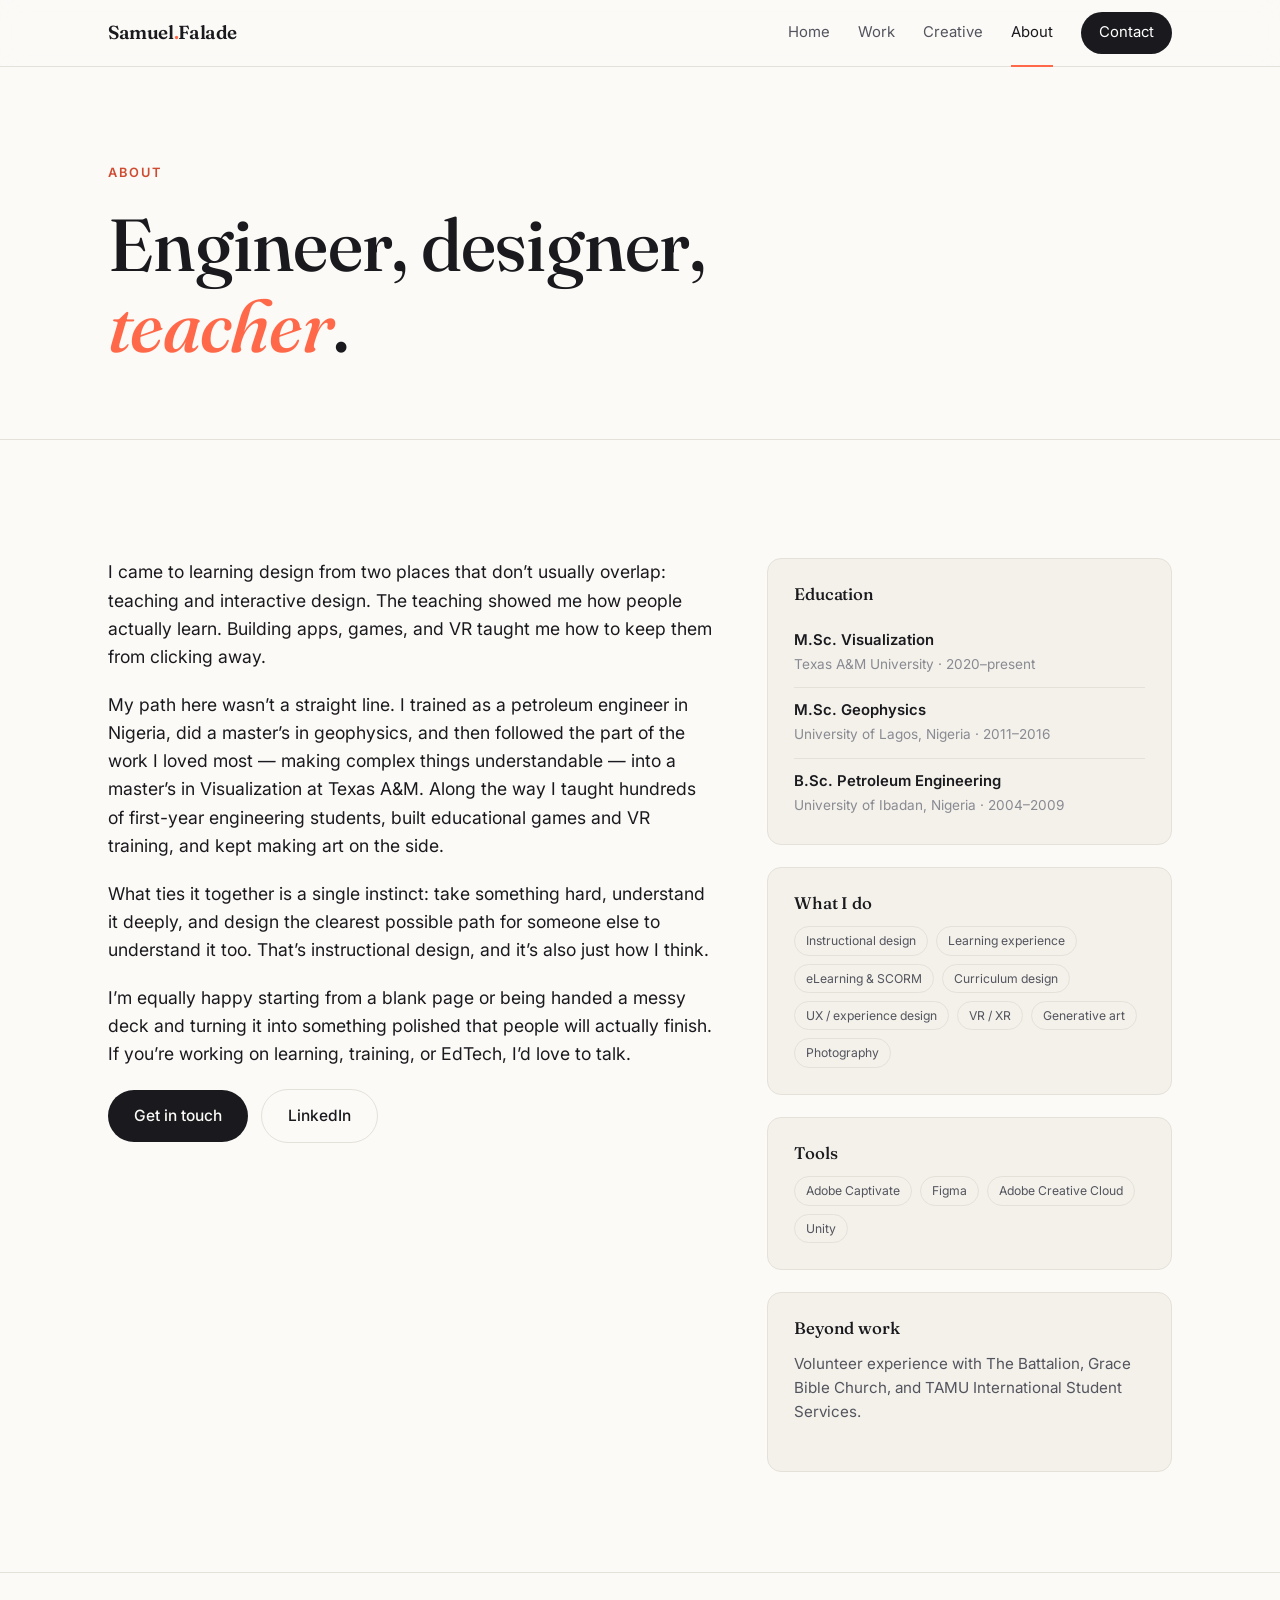
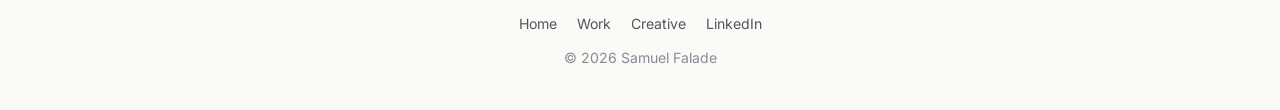
==== about.html @ 8aabaa35 "Initial portfolio site — ID/EdTech-first, migrated from Google Sites" ====
<!DOCTYPE html>
<html lang="en">
<head>
<meta charset="UTF-8" />
<meta name="viewport" content="width=device-width, initial-scale=1.0" />
<title>About — Samuel Falade</title>
<meta name="description" content="Samuel Falade — engineer, learning &amp; experience designer, and EdTech enthusiast. Background, education, and skills." />
<link rel="preconnect" href="https://fonts.googleapis.com" />
<link rel="preconnect" href="https://fonts.gstatic.com" crossorigin />
<link href="https://fonts.googleapis.com/css2?family=Fraunces:opsz,ital,wght@9..144,0,400;9..144,0,500;9..144,0,600;9..144,1,400;9..144,1,500&family=Inter:wght@400;500;600&display=swap" rel="stylesheet" />
<link rel="stylesheet" href="styles.css" />
</head>
<body>

<nav class="site">
  <div class="wrap">
    <a class="brand" href="index.html">Samuel<span>.</span>Falade</a>
    <button class="menu-toggle" aria-label="Menu" onclick="document.getElementById('nav').classList.toggle('open')">&#9776;</button>
    <div class="navlinks" id="nav">
      <a href="index.html">Home</a>
      <a href="work.html">Work</a>
      <a href="creative.html">Creative</a>
      <a href="about.html" class="active">About</a>
      <a class="btn" href="mailto:samuelfalade@gmail.com">Contact</a>
    </div>
  </div>
</nav>

<header class="hero">
  <div class="wrap">
    <div class="eyebrow">About</div>
    <h1>Engineer, designer, <em>teacher</em>.</h1>
  </div>
</header>

<section>
  <div class="wrap">
    <div class="about-grid">
      <div>
        <p>
          I came to learning design from two places that don&rsquo;t usually overlap: teaching and
          interactive design. The teaching showed me how people actually learn. Building apps, games,
          and VR taught me how to keep them from clicking away.
        </p>
        <p>
          My path here wasn&rsquo;t a straight line. I trained as a petroleum engineer in Nigeria, did a
          master&rsquo;s in geophysics, and then followed the part of the work I loved most &mdash; making complex
          things understandable &mdash; into a master&rsquo;s in Visualization at Texas A&amp;M. Along the way I
          taught hundreds of first-year engineering students, built educational games and VR training,
          and kept making art on the side.
        </p>
        <p>
          What ties it together is a single instinct: take something hard, understand it deeply, and
          design the clearest possible path for someone else to understand it too. That&rsquo;s instructional
          design, and it&rsquo;s also just how I think.
        </p>
        <p>
          I&rsquo;m equally happy starting from a blank page or being handed a messy deck and turning it into
          something polished that people will actually finish. If you&rsquo;re working on learning, training,
          or EdTech, I&rsquo;d love to talk.
        </p>
        <p style="margin-top:8px;">
          <a class="btn-lg primary" href="mailto:samuelfalade@gmail.com">Get in touch</a>
          <a class="btn-lg ghost" href="https://www.linkedin.com/in/samuelfalade/" target="_blank" rel="noopener" style="margin-left:8px;">LinkedIn</a>
        </p>
      </div>

      <div>
        <div class="side-card">
          <h4>Education</h4>
          <div class="row"><b>M.Sc. Visualization</b><span>Texas A&amp;M University &middot; 2020&ndash;present</span></div>
          <div class="row"><b>M.Sc. Geophysics</b><span>University of Lagos, Nigeria &middot; 2011&ndash;2016</span></div>
          <div class="row"><b>B.Sc. Petroleum Engineering</b><span>University of Ibadan, Nigeria &middot; 2004&ndash;2009</span></div>
        </div>

        <div class="side-card">
          <h4>What I do</h4>
          <div class="taglist">
            <span class="chip">Instructional design</span>
            <span class="chip">Learning experience</span>
            <span class="chip">eLearning &amp; SCORM</span>
            <span class="chip">Curriculum design</span>
            <span class="chip">UX / experience design</span>
            <span class="chip">VR / XR</span>
            <span class="chip">Generative art</span>
            <span class="chip">Photography</span>
          </div>
        </div>

        <div class="side-card">
          <h4>Tools</h4>
          <div class="taglist">
            <span class="chip">Adobe Captivate</span>
            <span class="chip">Figma</span>
            <span class="chip">Adobe Creative Cloud</span>
            <span class="chip">Unity</span>
          </div>
        </div>

        <div class="side-card">
          <h4>Beyond work</h4>
          <p style="font-size:.95rem;color:var(--soft);">
            Volunteer experience with The Battalion, Grace Bible Church, and TAMU International Student Services.
          </p>
        </div>
      </div>
    </div>
  </div>
</section>

<footer class="site">
  <div class="wrap">
    <div class="fl">
      <a href="index.html">Home</a><a href="work.html">Work</a><a href="creative.html">Creative</a>
      <a href="https://www.linkedin.com/in/samuelfalade/" target="_blank" rel="noopener">LinkedIn</a>
    </div>
    &copy; 2026 Samuel Falade
  </div>
</footer>

</body>
</html>
---- styles.css ----
/* ===== Samuel Falade — portfolio site ===== */
:root{
  --ink:#1a1a1e;
  --soft:#54545e;
  --faint:#8a8a93;
  --line:#e4e1d8;
  --paper:#fbfaf7;
  --panel:#f3f1ea;
  --card:#ffffff;
  --accent:#ff694a;
  --accent-deep:#cf4b30;
  --indigo:#262a52;
  --green:#1f7a5a;
  --radius:14px;
  --maxw:1120px;
  --shadow:0 10px 30px rgba(26,26,30,.08);
}
*{box-sizing:border-box;margin:0;padding:0;}
html{scroll-behavior:smooth;}
body{
  font-family:"Inter",system-ui,-apple-system,"Segoe UI",sans-serif;
  color:var(--ink);background:var(--paper);line-height:1.6;
  -webkit-font-smoothing:antialiased;
}
h1,h2,h3,h4{font-family:"Fraunces",Georgia,serif;font-weight:500;line-height:1.1;letter-spacing:-0.01em;}
img{max-width:100%;display:block;}
a{color:inherit;text-decoration:none;}
.wrap{max-width:var(--maxw);margin:0 auto;padding:0 28px;}

/* ---- nav ---- */
nav.site{position:sticky;top:0;z-index:50;background:rgba(251,250,247,.85);backdrop-filter:blur(12px);border-bottom:1px solid var(--line);}
nav.site .wrap{display:flex;align-items:center;justify-content:space-between;height:66px;}
.brand{font-family:"Fraunces",serif;font-size:1.18rem;font-weight:600;letter-spacing:-.02em;}
.brand span{color:var(--accent);}
.navlinks{display:flex;gap:28px;align-items:center;font-size:.93rem;}
.navlinks a{color:var(--soft);transition:color .15s;position:relative;}
.navlinks a:hover,.navlinks a.active{color:var(--ink);}
.navlinks a.active::after{content:"";position:absolute;left:0;right:0;bottom:-22px;height:2px;background:var(--accent);}
.navlinks a.btn{color:#fff;background:var(--ink);padding:9px 18px;border-radius:999px;}
.navlinks a.btn:hover{background:var(--accent-deep);}
.menu-toggle{display:none;background:none;border:none;font-size:1.5rem;cursor:pointer;color:var(--ink);}
@media(max-width:760px){
  .navlinks{display:none;position:absolute;top:66px;left:0;right:0;flex-direction:column;background:var(--paper);border-bottom:1px solid var(--line);padding:18px 28px;gap:18px;}
  .navlinks.open{display:flex;}
  .navlinks a.active::after{display:none;}
  .menu-toggle{display:block;}
}

/* ---- hero ---- */
.hero{padding:96px 0 72px;border-bottom:1px solid var(--line);}
.eyebrow{font-size:.8rem;letter-spacing:.16em;text-transform:uppercase;color:var(--accent-deep);font-weight:600;margin-bottom:22px;}
.hero h1{font-size:clamp(2.6rem,6.2vw,4.6rem);max-width:16ch;}
.hero h1 em{font-style:italic;color:var(--accent);}
.hero .lede{font-size:1.24rem;color:var(--soft);max-width:60ch;margin-top:28px;}
.cta-row{display:flex;gap:14px;flex-wrap:wrap;margin-top:36px;}
.btn-lg{display:inline-block;padding:14px 26px;border-radius:999px;font-size:.97rem;font-weight:500;transition:transform .12s,box-shadow .2s,border-color .2s;}
.btn-lg.primary{background:var(--ink);color:var(--paper);}
.btn-lg.primary:hover{transform:translateY(-2px);box-shadow:var(--shadow);}
.btn-lg.ghost{border:1px solid var(--line);color:var(--ink);}
.btn-lg.ghost:hover{border-color:var(--ink);}

/* ---- sections ---- */
section{padding:78px 0;border-bottom:1px solid var(--line);}
.sec-label{font-size:.8rem;letter-spacing:.16em;text-transform:uppercase;color:var(--faint);font-weight:600;margin-bottom:14px;}
section h2{font-size:clamp(1.9rem,3.8vw,2.7rem);max-width:20ch;}
.sec-intro{font-size:1.13rem;color:var(--soft);max-width:64ch;margin-top:18px;}

/* ---- pillars ---- */
.pillars{display:grid;grid-template-columns:repeat(3,1fr);gap:22px;margin-top:46px;}
@media(max-width:760px){.pillars{grid-template-columns:1fr;}}
.pillar{background:var(--panel);border:1px solid var(--line);border-radius:var(--radius);padding:28px;}
.pillar .n{font-family:"Fraunces",serif;font-size:1.7rem;color:var(--accent);}
.pillar h3{font-size:1.2rem;margin:12px 0 8px;}
.pillar p{font-size:.98rem;color:var(--soft);}

/* ---- work grid ---- */
.grid{display:grid;grid-template-columns:repeat(2,1fr);gap:26px;margin-top:46px;}
@media(max-width:760px){.grid{grid-template-columns:1fr;}}
.proj-card{background:var(--card);border:1px solid var(--line);border-radius:var(--radius);overflow:hidden;transition:transform .15s,box-shadow .2s;display:flex;flex-direction:column;}
.proj-card:hover{transform:translateY(-4px);box-shadow:var(--shadow);}
.proj-card .ph{aspect-ratio:16/10;display:flex;align-items:center;justify-content:center;color:#fff;font-family:"Fraunces",serif;font-size:1.5rem;text-align:center;padding:18px;position:relative;}
.proj-card .ph small{position:absolute;bottom:10px;left:0;right:0;font-family:"Inter",sans-serif;font-size:.68rem;letter-spacing:.05em;opacity:.7;text-transform:uppercase;font-weight:500;}
.proj-card .body{padding:24px;display:flex;flex-direction:column;flex:1;}
.proj-card .kicker{font-size:.78rem;letter-spacing:.08em;text-transform:uppercase;color:var(--accent-deep);font-weight:600;margin-bottom:7px;}
.proj-card h3{font-size:1.32rem;margin-bottom:9px;}
.proj-card p{font-size:.97rem;color:var(--soft);margin-bottom:14px;flex:1;}
.chips{display:flex;flex-wrap:wrap;gap:7px;}
.chip{font-size:.76rem;padding:4px 11px;border-radius:999px;background:var(--panel);border:1px solid var(--line);color:var(--soft);}

/* gradient placeholders */
.g-coral{background:linear-gradient(135deg,#ff694a,#cf4b30);}
.g-indigo{background:linear-gradient(135deg,#262a52,#4b4f8a);}
.g-green{background:linear-gradient(135deg,#1f7a5a,#2fae7e);}
.g-violet{background:linear-gradient(135deg,#7a5cc7,#5a3fa0);}
.g-amber{background:linear-gradient(135deg,#e0913a,#c96a1e);}
.g-slate{background:linear-gradient(135deg,#3a4a5a,#5c7186);}
.g-rose{background:linear-gradient(135deg,#c0476a,#933455);}
.g-teal{background:linear-gradient(135deg,#1f6e7a,#2f9aae);}

/* ---- about ---- */
.about-grid{display:grid;grid-template-columns:1.5fr 1fr;gap:52px;align-items:start;margin-top:40px;}
@media(max-width:760px){.about-grid{grid-template-columns:1fr;gap:30px;}}
.about-grid p{font-size:1.1rem;margin-bottom:20px;}
.side-card{background:var(--panel);border:1px solid var(--line);border-radius:var(--radius);padding:26px;margin-bottom:22px;}
.side-card h4{font-size:1.05rem;margin-bottom:14px;}
.side-card .row{padding:11px 0;border-bottom:1px solid var(--line);font-size:.93rem;}
.side-card .row:last-child{border-bottom:none;padding-bottom:0;}
.side-card .row b{display:block;font-weight:600;}
.side-card .row span{color:var(--faint);font-size:.85rem;}
.taglist{display:flex;flex-wrap:wrap;gap:8px;}

/* ---- contact / cta band ---- */
.band{background:var(--indigo);color:#fff;border-radius:20px;padding:54px 48px;margin:60px auto;max-width:var(--maxw);}
.band h2{color:#fff;max-width:18ch;}
.band p{color:#c9cbe4;font-size:1.12rem;margin-top:16px;max-width:54ch;}
.band .links{display:flex;gap:26px;flex-wrap:wrap;margin-top:28px;font-size:1.05rem;}
.band .links a{color:#fff;font-weight:500;border-bottom:1px solid var(--accent);padding-bottom:2px;}
.band .links a:hover{border-color:#fff;}
@media(max-width:600px){.band{padding:38px 26px;border-radius:14px;}}

/* ---- gallery ---- */
.masonry{columns:3;column-gap:20px;margin-top:40px;}
@media(max-width:900px){.masonry{columns:2;}}
@media(max-width:560px){.masonry{columns:1;}}
.tile{break-inside:avoid;margin-bottom:20px;border-radius:12px;overflow:hidden;border:1px solid var(--line);}
.tile .ph{display:flex;align-items:flex-end;color:#fff;padding:16px;font-weight:500;font-size:.95rem;}
.tile .ph.tall{min-height:300px;}
.tile .ph.mid{min-height:220px;}
.tile .ph.short{min-height:160px;}
.tile .cap{padding:13px 16px;background:var(--card);font-size:.9rem;}
.tile .cap b{display:block;font-family:"Fraunces",serif;font-size:1.05rem;font-weight:500;}
.tile .cap span{color:var(--faint);font-size:.82rem;}

/* ---- footer ---- */
footer.site{padding:40px 0;text-align:center;color:var(--faint);font-size:.88rem;}
footer.site a{color:var(--soft);}
footer.site .fl{display:flex;gap:20px;justify-content:center;margin-bottom:12px;}

/* placeholder note banner (remove after adding images) */
.imgnote{background:#fff4d6;border:1px dashed #d8b54a;color:#7a5a06;border-radius:10px;padding:12px 18px;font-size:.9rem;margin-top:30px;}
.imgnote code{background:#fbeec0;padding:1px 6px;border-radius:4px;}
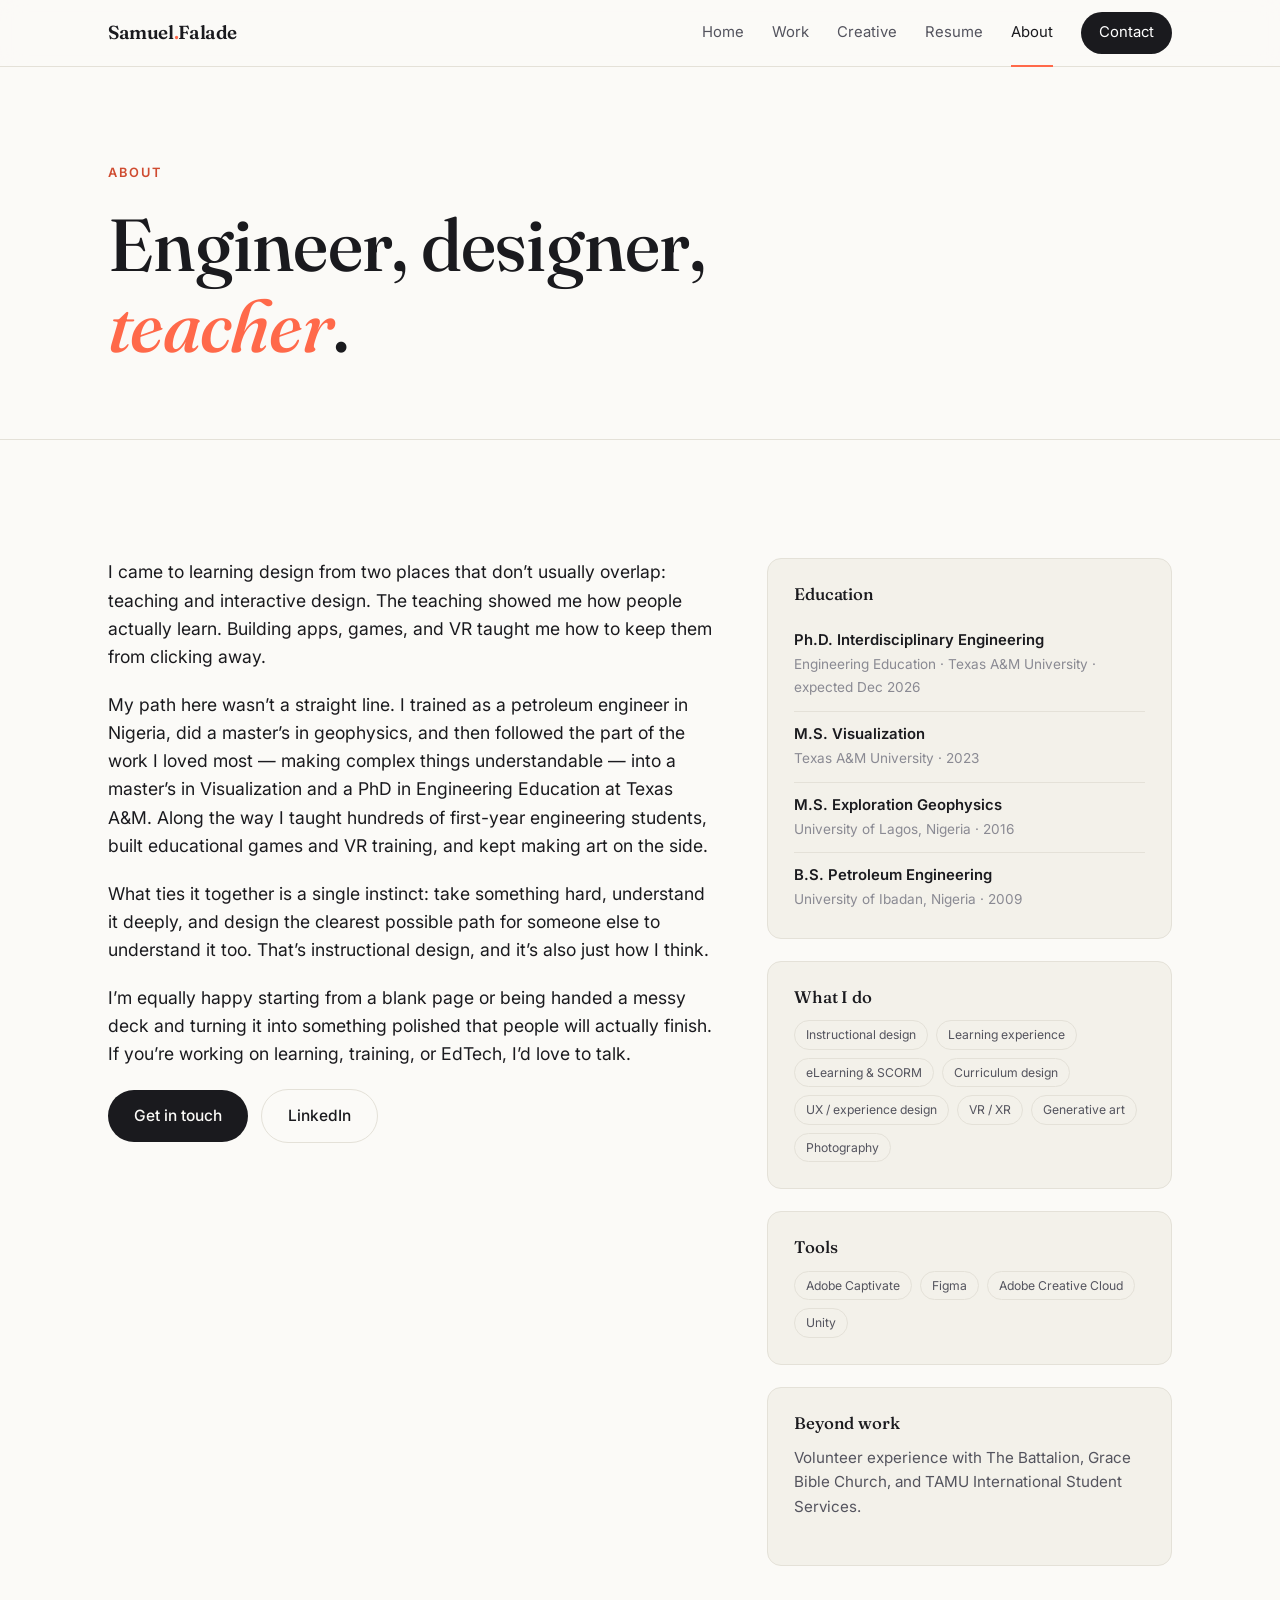
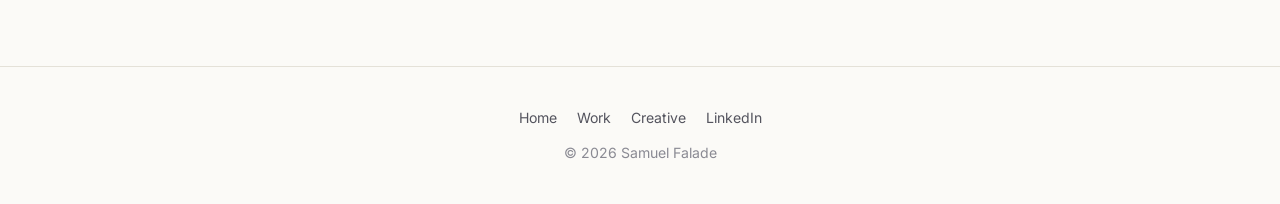
==== commit 32356a0f: "Add interactive resume page + downloadable PDF; correct education to PhD; add Resume to nav" ====
--- a/about.html
+++ b/about.html
@@ -20,6 +20,7 @@
       <a href="index.html">Home</a>
       <a href="work.html">Work</a>
       <a href="creative.html">Creative</a>
+      <a href="resume.html">Resume</a>
       <a href="about.html" class="active">About</a>
       <a class="btn" href="mailto:samuelfalade@gmail.com">Contact</a>
     </div>
@@ -45,9 +46,9 @@
         <p>
           My path here wasn&rsquo;t a straight line. I trained as a petroleum engineer in Nigeria, did a
           master&rsquo;s in geophysics, and then followed the part of the work I loved most &mdash; making complex
-          things understandable &mdash; into a master&rsquo;s in Visualization at Texas A&amp;M. Along the way I
-          taught hundreds of first-year engineering students, built educational games and VR training,
-          and kept making art on the side.
+          things understandable &mdash; into a master&rsquo;s in Visualization and a PhD in Engineering Education
+          at Texas A&amp;M. Along the way I taught hundreds of first-year engineering students, built
+          educational games and VR training, and kept making art on the side.
         </p>
         <p>
           What ties it together is a single instinct: take something hard, understand it deeply, and
@@ -68,9 +69,10 @@
       <div>
         <div class="side-card">
           <h4>Education</h4>
-          <div class="row"><b>M.Sc. Visualization</b><span>Texas A&amp;M University &middot; 2020&ndash;present</span></div>
-          <div class="row"><b>M.Sc. Geophysics</b><span>University of Lagos, Nigeria &middot; 2011&ndash;2016</span></div>
-          <div class="row"><b>B.Sc. Petroleum Engineering</b><span>University of Ibadan, Nigeria &middot; 2004&ndash;2009</span></div>
+          <div class="row"><b>Ph.D. Interdisciplinary Engineering</b><span>Engineering Education &middot; Texas A&amp;M University &middot; expected Dec 2026</span></div>
+          <div class="row"><b>M.S. Visualization</b><span>Texas A&amp;M University &middot; 2023</span></div>
+          <div class="row"><b>M.S. Exploration Geophysics</b><span>University of Lagos, Nigeria &middot; 2016</span></div>
+          <div class="row"><b>B.S. Petroleum Engineering</b><span>University of Ibadan, Nigeria &middot; 2009</span></div>
         </div>
 
         <div class="side-card">
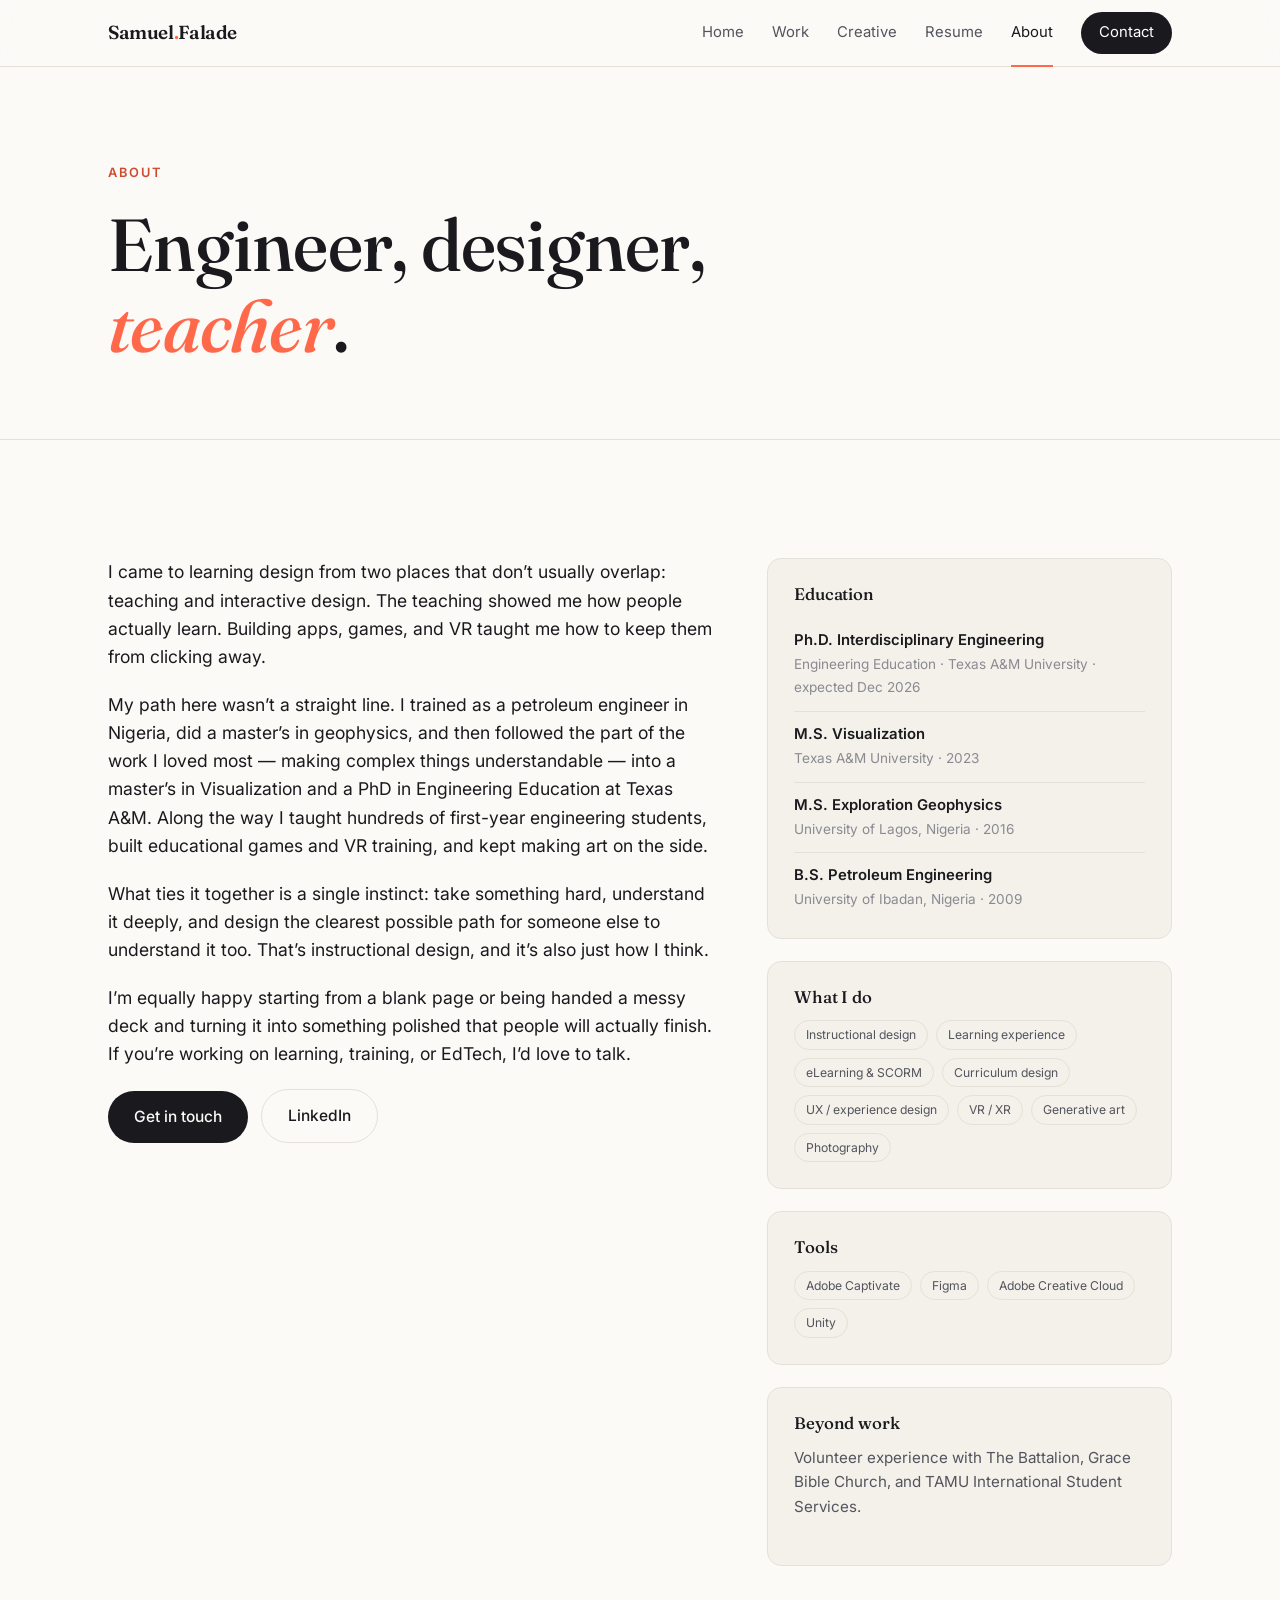
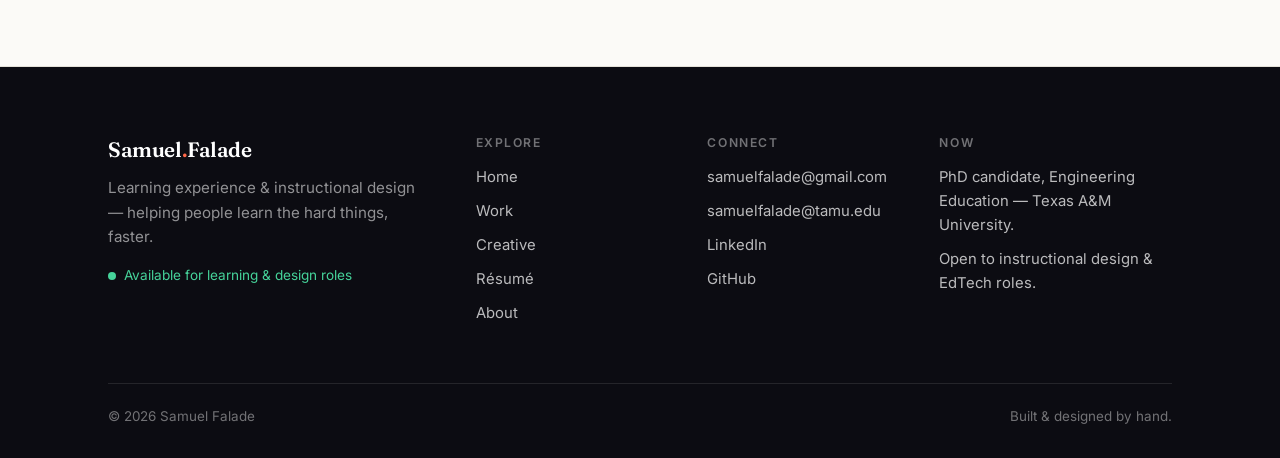
==== commit fb3b967b: "Cinematic v2 redesign: dark animated hero, count-up stats band, discipline marquee, scroll-reveal, g" ====
--- a/about.html
+++ b/about.html
@@ -110,15 +110,42 @@
   </div>
 </section>
 
-<footer class="site">
+<footer class="site-footer reveal">
   <div class="wrap">
-    <div class="fl">
-      <a href="index.html">Home</a><a href="work.html">Work</a><a href="creative.html">Creative</a>
-      <a href="https://www.linkedin.com/in/samuelfalade/" target="_blank" rel="noopener">LinkedIn</a>
+    <div class="foot-grid">
+      <div class="foot-brand">
+        <div class="brand">Samuel<span>.</span>Falade</div>
+        <p>Learning experience &amp; instructional design &mdash; helping people learn the hard things, faster.</p>
+        <span class="foot-avail"><span class="dot"></span> Available for learning &amp; design roles</span>
+      </div>
+      <div class="foot-col">
+        <h5>Explore</h5>
+        <a href="index.html">Home</a>
+        <a href="work.html">Work</a>
+        <a href="creative.html">Creative</a>
+        <a href="resume.html">R&eacute;sum&eacute;</a>
+        <a href="about.html">About</a>
+      </div>
+      <div class="foot-col">
+        <h5>Connect</h5>
+        <a href="mailto:samuelfalade@gmail.com">samuelfalade@gmail.com</a>
+        <a href="mailto:samuelfalade@tamu.edu">samuelfalade@tamu.edu</a>
+        <a href="https://www.linkedin.com/in/samuelfalade/" target="_blank" rel="noopener">LinkedIn</a>
+        <a href="https://github.com/samuelfalade" target="_blank" rel="noopener">GitHub</a>
+      </div>
+      <div class="foot-col">
+        <h5>Now</h5>
+        <p>PhD candidate, Engineering Education &mdash; Texas A&amp;M University.</p>
+        <p>Open to instructional design &amp; EdTech roles.</p>
+      </div>
     </div>
-    &copy; 2026 Samuel Falade
+    <div class="foot-base">
+      <span>&copy; 2026 Samuel Falade</span>
+      <span>Built &amp; designed by hand.</span>
+    </div>
   </div>
 </footer>
 
+<script src="site.js"></script>
 </body>
 </html>
--- a/styles.css
+++ b/styles.css
@@ -139,3 +139,119 @@
 /* placeholder note banner (remove after adding images) */
 .imgnote{background:#fff4d6;border:1px dashed #d8b54a;color:#7a5a06;border-radius:10px;padding:12px 18px;font-size:.9rem;margin-top:30px;}
 .imgnote code{background:#fbeec0;padding:1px 6px;border-radius:4px;}
+
+/* ============================================================
+   v2 — cinematic redesign (shared, benefits every page)
+   ============================================================ */
+:root{ --noir:#0c0c12; --noir-2:#15151f; --mint:#46d39a; }
+
+/* ---- glass nav: shrink on scroll + over-hero (dark) mode ---- */
+nav.site{transition:background .3s,box-shadow .3s,border-color .3s;}
+nav.site .wrap{transition:height .28s cubic-bezier(.2,.7,.2,1);}
+nav.site.scrolled{box-shadow:0 8px 28px rgba(12,12,18,.10);background:rgba(251,250,247,.92);}
+nav.site.scrolled .wrap{height:54px;}
+nav.site.over-hero{background:transparent;border-bottom-color:transparent;}
+nav.site.over-hero .brand{color:#fff;}
+nav.site.over-hero .navlinks a{color:rgba(255,255,255,.78);}
+nav.site.over-hero .navlinks a:hover,nav.site.over-hero .navlinks a.active{color:#fff;}
+nav.site.over-hero .navlinks a.active::after{background:var(--accent);}
+nav.site.over-hero .navlinks a.btn{background:rgba(255,255,255,.14);color:#fff;backdrop-filter:blur(6px);}
+nav.site.over-hero .navlinks a.btn:hover{background:#fff;color:var(--ink);}
+nav.site.over-hero .menu-toggle{color:#fff;}
+nav.site.over-hero.scrolled{background:rgba(251,250,247,.92);border-bottom-color:var(--line);}
+nav.site.over-hero.scrolled .brand{color:var(--ink);}
+nav.site.over-hero.scrolled .navlinks a{color:var(--soft);}
+nav.site.over-hero.scrolled .navlinks a:hover,nav.site.over-hero.scrolled .navlinks a.active{color:var(--ink);}
+nav.site.over-hero.scrolled .navlinks a.btn{background:var(--ink);color:#fff;}
+nav.site.over-hero.scrolled .menu-toggle{color:var(--ink);}
+
+/* ---- cinematic hero ---- */
+.hero-cine{position:relative;overflow:hidden;background:var(--noir);color:#fff;padding:172px 0 112px;isolation:isolate;}
+.hero-cine .wrap{position:relative;z-index:3;}
+.hero-cine .glow{position:absolute;inset:-25% -12%;z-index:1;pointer-events:none;}
+.hero-cine .glow::before,.hero-cine .glow::after{content:"";position:absolute;border-radius:50%;filter:blur(86px);}
+.hero-cine .glow::before{width:62vw;height:62vw;left:-8%;top:-22%;background:radial-gradient(circle,rgba(255,105,74,.72),transparent 60%);opacity:.6;animation:glowA 15s ease-in-out infinite alternate;}
+.hero-cine .glow::after{width:56vw;height:56vw;right:-10%;bottom:-26%;background:radial-gradient(circle,rgba(60,68,150,.9),transparent 62%);opacity:.65;animation:glowB 19s ease-in-out infinite alternate;}
+@keyframes glowA{from{transform:translate(0,0) scale(1);}to{transform:translate(9%,7%) scale(1.2);}}
+@keyframes glowB{from{transform:translate(0,0) scale(1);}to{transform:translate(-7%,-9%) scale(1.24);}}
+.hero-cine .grain{position:absolute;inset:0;z-index:2;pointer-events:none;opacity:.085;mix-blend-mode:overlay;
+  background-image:url("data:image/svg+xml,%3Csvg xmlns='http://www.w3.org/2000/svg' width='160' height='160'%3E%3Cfilter id='n'%3E%3CfeTurbulence type='fractalNoise' baseFrequency='0.85' numOctaves='2' stitchTiles='stitch'/%3E%3C/filter%3E%3Crect width='100%25' height='100%25' filter='url(%23n)'/%3E%3C/svg%3E");
+  background-size:180px;animation:grain 7s steps(7) infinite;}
+@keyframes grain{0%{transform:translate(0,0);}20%{transform:translate(-4%,3%);}40%{transform:translate(3%,-4%);}60%{transform:translate(-3%,-2%);}80%{transform:translate(4%,3%);}100%{transform:translate(0,0);}}
+.hero-cine .eyebrow{color:var(--accent);}
+.avail{display:inline-flex;align-items:center;gap:9px;font-size:.82rem;letter-spacing:.03em;color:rgba(255,255,255,.86);background:rgba(255,255,255,.07);border:1px solid rgba(255,255,255,.15);padding:8px 16px;border-radius:999px;backdrop-filter:blur(6px);}
+.avail .dot{width:9px;height:9px;border-radius:50%;background:var(--mint);animation:pulse 2.2s infinite;}
+@keyframes pulse{0%{box-shadow:0 0 0 0 rgba(70,211,154,.55);}70%{box-shadow:0 0 0 11px rgba(70,211,154,0);}100%{box-shadow:0 0 0 0 rgba(70,211,154,0);}}
+.hero-cine h1{font-size:clamp(3rem,9vw,7rem);line-height:.97;margin-top:24px;letter-spacing:-.025em;max-width:15ch;}
+.hero-cine h1 .it{font-style:italic;color:var(--accent);}
+.hero-cine h1 .out{color:transparent;-webkit-text-stroke:1.6px rgba(255,255,255,.82);}
+.hero-cine .lede{color:rgba(255,255,255,.72);font-size:1.24rem;max-width:56ch;margin-top:30px;}
+.hero-cine .cta-row{margin-top:38px;}
+.hero-cine .btn-lg.primary{background:var(--accent);color:#16161c;}
+.hero-cine .btn-lg.primary:hover{background:#fff;color:var(--ink);}
+.hero-cine .btn-lg.ghost{border-color:rgba(255,255,255,.32);color:#fff;}
+.hero-cine .btn-lg.ghost:hover{border-color:#fff;background:rgba(255,255,255,.08);}
+@media(max-width:760px){.hero-cine{padding:132px 0 78px;}}
+
+/* ---- stats band (dark, count-up) ---- */
+.stats-band{background:var(--noir);color:#fff;border:none;padding:24px 0 78px;}
+.stats-grid{display:grid;grid-template-columns:repeat(4,1fr);gap:26px;}
+@media(max-width:760px){.stats-grid{grid-template-columns:repeat(2,1fr);gap:22px 18px;}}
+.stat{border-top:2px solid rgba(255,255,255,.16);padding-top:18px;}
+.stat .stat-num{font-family:"Fraunces",serif;font-weight:500;font-size:clamp(2.4rem,4.6vw,3.7rem);line-height:1;color:#fff;}
+.stat .stat-label{color:rgba(255,255,255,.58);font-size:.92rem;margin-top:11px;max-width:26ch;}
+
+/* ---- infinite marquee ---- */
+.marquee{background:var(--accent);color:#16161c;overflow:hidden;white-space:nowrap;border:none;padding:0;}
+.marquee .track{display:inline-flex;align-items:center;animation:scrollX 30s linear infinite;will-change:transform;}
+.marquee:hover .track{animation-play-state:paused;}
+.marquee .item{font-family:"Fraunces",serif;font-style:italic;font-size:1.5rem;padding:18px 0;display:inline-flex;align-items:center;}
+.marquee .item::after{content:"\002A";font-style:normal;margin:0 38px;opacity:.55;font-size:1rem;transform:translateY(-2px);}
+@keyframes scrollX{from{transform:translateX(0);}to{transform:translateX(-50%);}}
+
+/* ---- scroll reveal ---- */
+.reveal{opacity:0;transform:translateY(24px);transition:opacity .65s ease,transform .65s cubic-bezier(.2,.7,.2,1);}
+.reveal.in{opacity:1;transform:none;}
+
+/* ---- richer hovers ---- */
+.proj-card{transition:transform .2s,box-shadow .28s,border-color .2s;}
+.proj-card:hover{transform:translateY(-6px);box-shadow:0 20px 44px rgba(12,12,18,.13);border-color:#d8d2c4;}
+.proj-card .ph{transition:transform .45s cubic-bezier(.2,.7,.2,1);}
+.proj-card:hover .ph{transform:scale(1.045);}
+.btn-lg{position:relative;overflow:hidden;}
+.btn-lg::after{content:"";position:absolute;top:0;left:-130%;width:55%;height:100%;background:linear-gradient(110deg,transparent,rgba(255,255,255,.38),transparent);transform:skewX(-20deg);transition:left .55s ease;}
+.btn-lg:hover::after{left:150%;}
+.btn-lg.ghost::after{background:linear-gradient(110deg,transparent,rgba(255,105,74,.25),transparent);}
+
+/* ---- repo cards (Open source) ---- */
+.repo-head{display:flex;align-items:center;gap:9px;padding:18px 24px 0;font-size:.8rem;color:var(--faint);font-weight:500;}
+.lang-dot{width:12px;height:12px;border-radius:50%;flex:none;box-shadow:0 0 0 3px rgba(0,0,0,.04);}
+.repo-head .gh{margin-left:auto;display:inline-flex;align-items:center;gap:5px;}
+.repo-card .body{padding-top:14px;}
+.repo-card h3{display:flex;align-items:center;gap:8px;}
+.chip.live{background:rgba(31,122,90,.12);border-color:rgba(31,122,90,.32);color:#1f7a5a;font-weight:600;}
+.chip.star{background:rgba(207,75,48,.10);border-color:rgba(207,75,48,.30);color:var(--accent-deep);font-weight:600;}
+
+/* ---- dark multi-column footer ---- */
+footer.site-footer{background:var(--noir);color:rgba(255,255,255,.7);padding:66px 0 30px;}
+footer.site-footer .foot-grid{display:grid;grid-template-columns:1.7fr 1fr 1fr 1.2fr;gap:38px;}
+@media(max-width:760px){footer.site-footer .foot-grid{grid-template-columns:1fr 1fr;gap:30px;}}
+@media(max-width:480px){footer.site-footer .foot-grid{grid-template-columns:1fr;}}
+footer.site-footer .brand{color:#fff;font-size:1.3rem;}
+footer.site-footer .foot-brand p{margin-top:10px;max-width:32ch;color:rgba(255,255,255,.55);font-size:.95rem;}
+footer.site-footer .foot-avail{display:inline-flex;align-items:center;gap:8px;margin-top:16px;font-size:.85rem;color:var(--mint);}
+footer.site-footer .foot-avail .dot{width:8px;height:8px;border-radius:50%;background:var(--mint);animation:pulse 2.2s infinite;}
+footer.site-footer h5{font-family:"Inter",sans-serif;font-size:.76rem;letter-spacing:.13em;text-transform:uppercase;color:rgba(255,255,255,.42);margin-bottom:14px;font-weight:600;}
+footer.site-footer .foot-col a,footer.site-footer .foot-col p{display:block;color:rgba(255,255,255,.72);font-size:.93rem;margin-bottom:10px;transition:color .15s;}
+footer.site-footer .foot-col a:hover{color:var(--accent);}
+footer.site-footer .foot-base{margin-top:48px;padding-top:22px;border-top:1px solid rgba(255,255,255,.1);display:flex;justify-content:space-between;gap:14px;flex-wrap:wrap;font-size:.84rem;color:rgba(255,255,255,.42);}
+
+/* ---- reduced motion ---- */
+@media(prefers-reduced-motion:reduce){
+  .hero-cine .glow::before,.hero-cine .glow::after,.hero-cine .grain,.marquee .track,.avail .dot,footer.site-footer .foot-avail .dot{animation:none!important;}
+  .reveal{opacity:1!important;transform:none!important;transition:none!important;}
+  html{scroll-behavior:auto;}
+}
+
+/* ---- print: hide chrome globally (resume PDF) ---- */
+@media print{nav.site,footer.site-footer,.marquee,.stats-band{display:none!important;}}
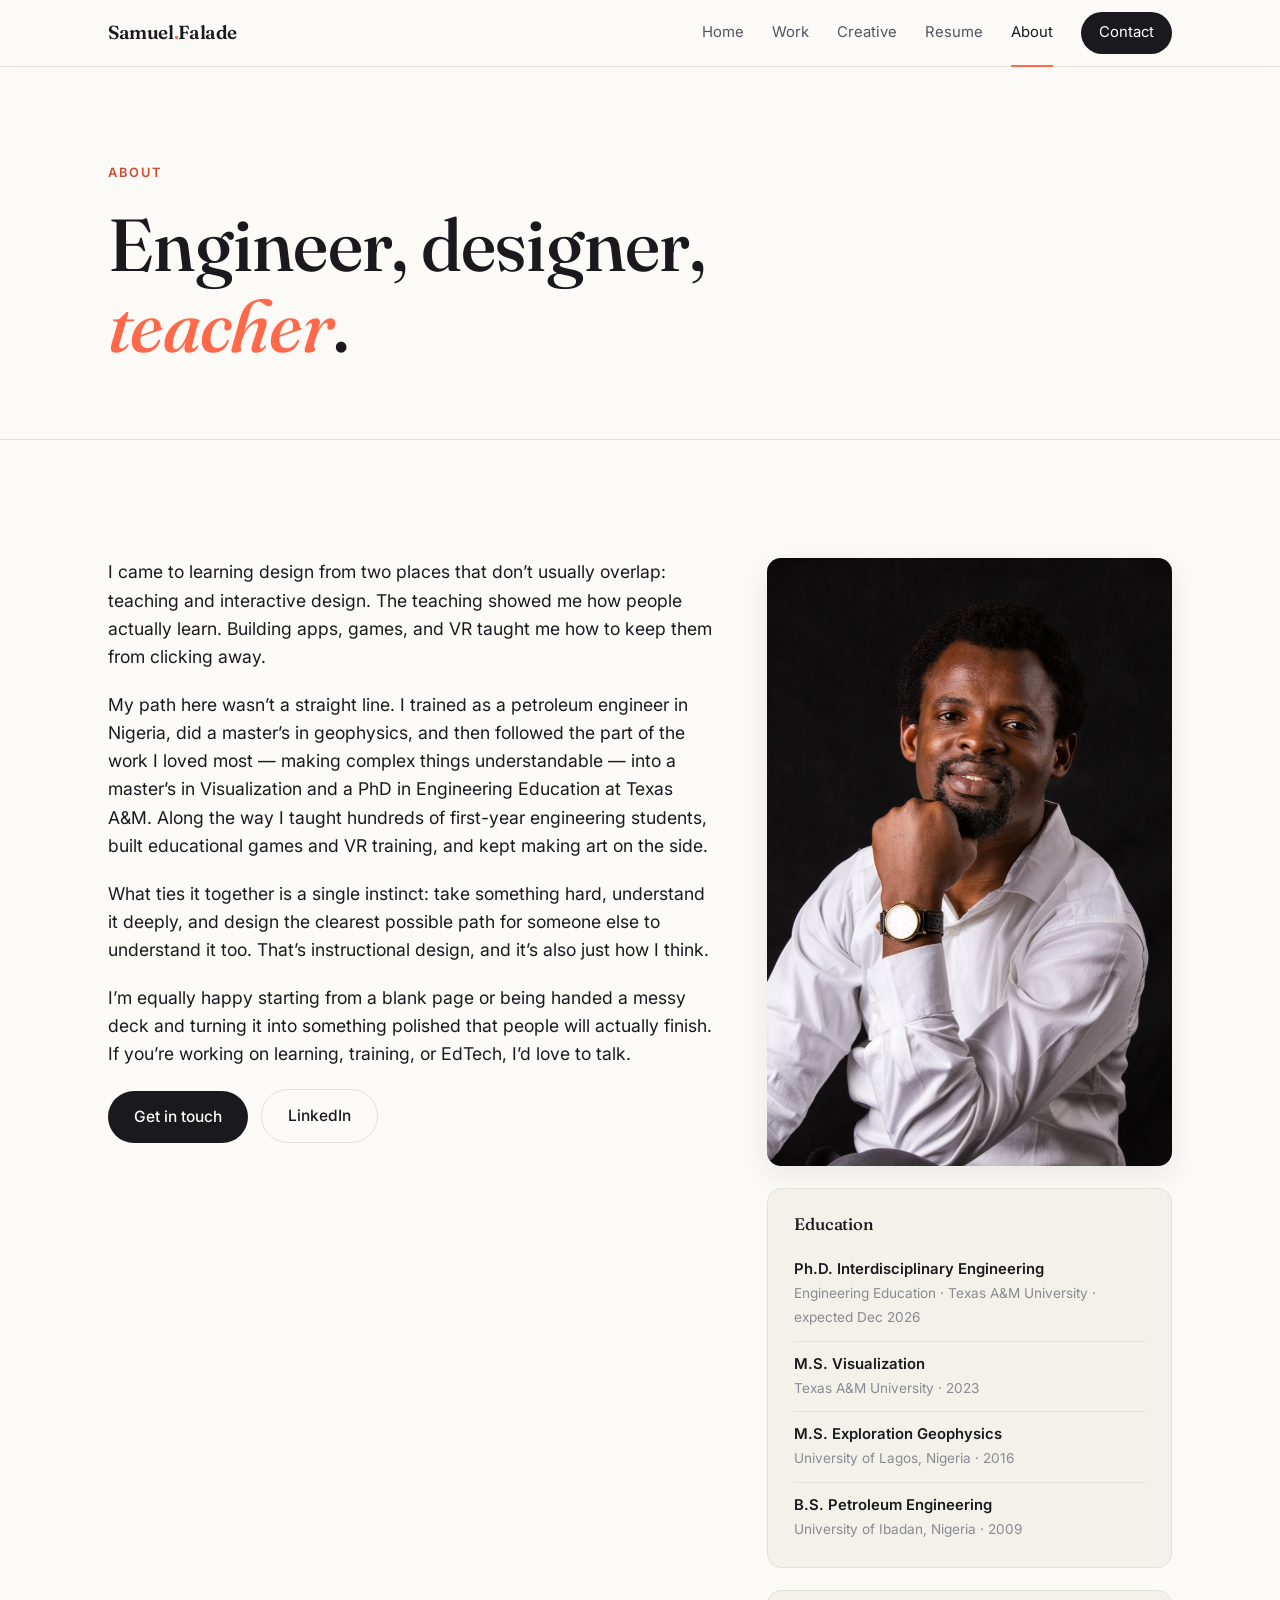
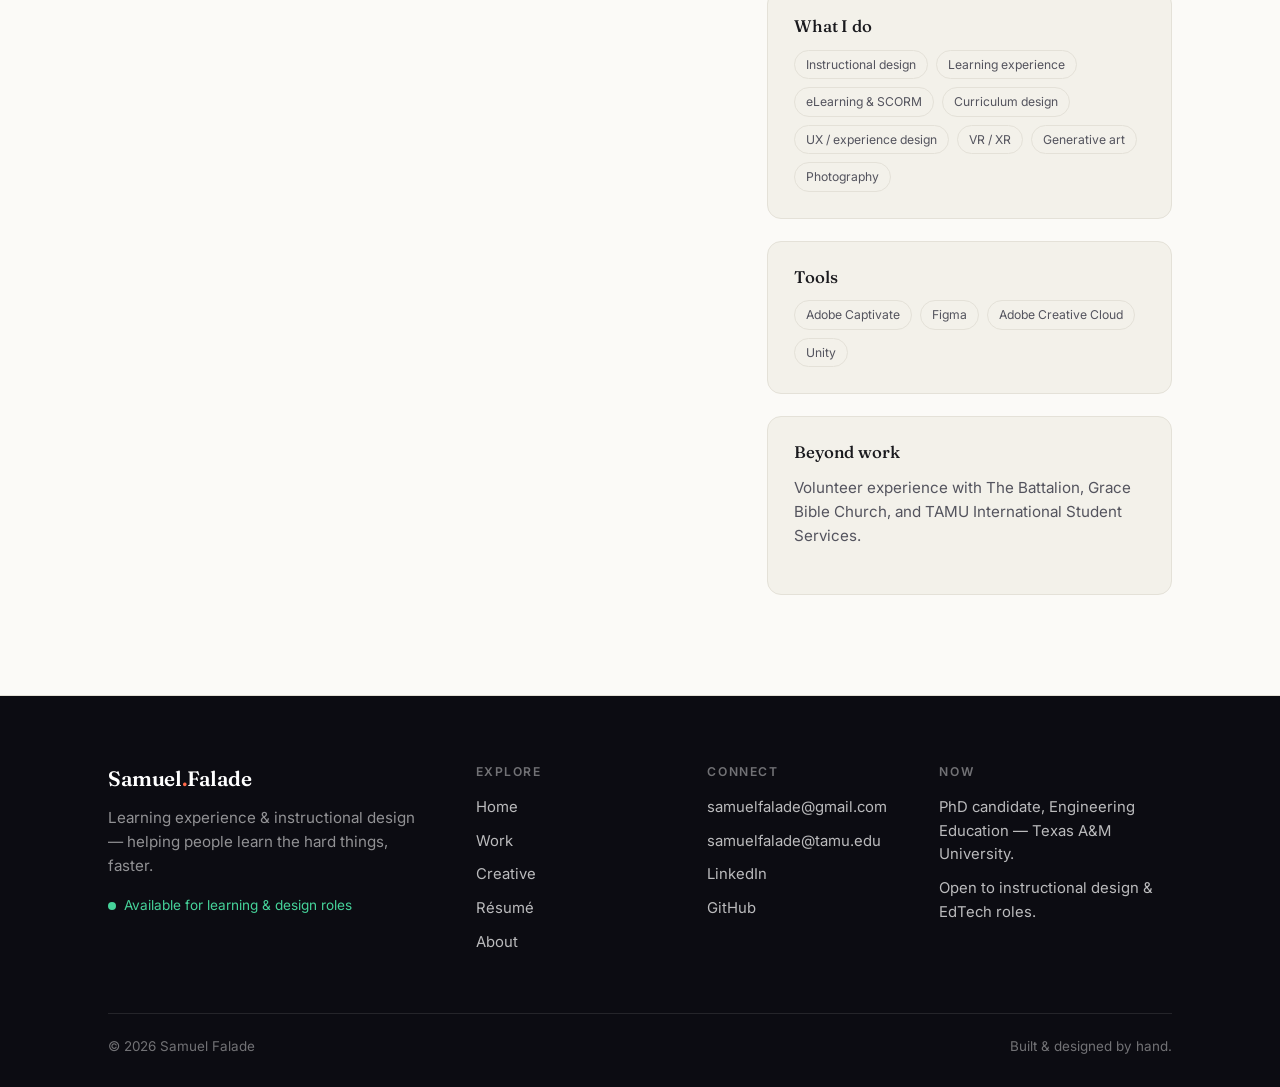
==== commit c58a191d: "Creative: real photography gallery (18 aerial shots) + marker paintings, with click-to-enlarge light" ====
--- a/about.html
+++ b/about.html
@@ -67,6 +67,7 @@
       </div>
 
       <div>
+        <img class="portrait" src="assets/portrait.jpg" alt="Samuel Falade" />
         <div class="side-card">
           <h4>Education</h4>
           <div class="row"><b>Ph.D. Interdisciplinary Engineering</b><span>Engineering Education &middot; Texas A&amp;M University &middot; expected Dec 2026</span></div>
--- a/styles.css
+++ b/styles.css
@@ -108,6 +108,7 @@
 .side-card .row b{display:block;font-weight:600;}
 .side-card .row span{color:var(--faint);font-size:.85rem;}
 .taglist{display:flex;flex-wrap:wrap;gap:8px;}
+.portrait{width:100%;border-radius:var(--radius);margin-bottom:22px;display:block;box-shadow:var(--shadow);}
 
 /* ---- contact / cta band ---- */
 .band{background:var(--indigo);color:#fff;border-radius:20px;padding:54px 48px;margin:60px auto;max-width:var(--maxw);}
@@ -218,6 +219,54 @@
 .proj-card:hover{transform:translateY(-6px);box-shadow:0 20px 44px rgba(12,12,18,.13);border-color:#d8d2c4;}
 .proj-card .ph{transition:transform .45s cubic-bezier(.2,.7,.2,1);}
 .proj-card:hover .ph{transform:scale(1.045);}
+.proj-card .ph img{position:absolute;inset:0;width:100%;height:100%;object-fit:cover;}
+.proj-card .ph.has-img{padding:0;background:#0c0c12;}
+.proj-card .ph.has-embed{padding:0;background:#000;}
+.proj-card .ph.has-embed iframe{position:absolute;inset:0;width:100%;height:100%;border:0;}
+.proj-card:hover .ph.has-embed{transform:none;}
+.card-link{display:inline-block;margin-top:14px;color:var(--accent-deep);font-weight:600;font-size:.92rem;}
+.card-link:hover{text-decoration:underline;}
+button.card-link{background:none;border:0;padding:0;cursor:pointer;font-family:inherit;text-align:left;}
+button.card-link::after{content:" \2922";font-weight:700;}
+
+/* ---- in-page embed overlay (lightbox) ---- */
+.modal{position:fixed;inset:0;z-index:200;display:none;align-items:center;justify-content:center;padding:24px;}
+.modal.open{display:flex;}
+.modal-backdrop{position:absolute;inset:0;background:rgba(12,12,18,.80);backdrop-filter:blur(7px);animation:mFade .2s ease;}
+.modal-panel{position:relative;z-index:1;display:flex;flex-direction:column;width:min(1040px,95vw);height:min(840px,90vh);background:var(--noir);border-radius:16px;overflow:hidden;box-shadow:0 36px 90px rgba(0,0,0,.55);animation:mPop .24s cubic-bezier(.2,.7,.2,1);}
+.modal-head{display:flex;align-items:center;justify-content:space-between;gap:14px;padding:12px 16px;color:#fff;border-bottom:1px solid rgba(255,255,255,.1);flex:none;}
+.modal-head .mt{font-family:"Fraunces",serif;font-size:1rem;font-weight:500;}
+.modal-head .actions{display:flex;align-items:center;gap:14px;}
+.modal-head .newtab{color:rgba(255,255,255,.6);font-size:.82rem;}
+.modal-head .newtab:hover{color:#fff;}
+.modal-close{width:34px;height:34px;border:0;border-radius:50%;background:rgba(255,255,255,.1);color:#fff;font-size:1.3rem;line-height:1;cursor:pointer;display:flex;align-items:center;justify-content:center;transition:background .15s;}
+.modal-close:hover{background:var(--accent);color:#16161c;}
+.modal-body{flex:1;position:relative;background:#1d1d27;}
+.modal-body iframe{position:absolute;inset:0;width:100%;height:100%;border:0;}
+.modal-body video{position:absolute;inset:0;width:100%;height:100%;object-fit:contain;background:#000;}
+.modal-body img{position:absolute;inset:0;width:100%;height:100%;object-fit:contain;background:#000;}
+.modal.video .modal-panel{width:min(430px,94vw);height:min(900px,92vh);}
+.modal.image .modal-panel{width:min(1200px,96vw);height:min(880px,94vh);}
+.modal-arrow{position:absolute;top:50%;transform:translateY(-50%);z-index:3;display:none;width:46px;height:46px;border:0;border-radius:50%;background:rgba(255,255,255,.14);color:#fff;font-size:1.9rem;line-height:1;cursor:pointer;align-items:center;justify-content:center;transition:background .15s,color .15s;}
+.modal-arrow:hover{background:var(--accent);color:#16161c;}
+.modal-arrow.prev{left:14px;}
+.modal-arrow.next{right:14px;}
+.modal.gallery .modal-arrow{display:flex;}
+
+/* ---- creative gallery grid (masonry) ---- */
+.gallery-grid{columns:3;column-gap:14px;margin-top:36px;}
+@media(max-width:900px){.gallery-grid{columns:2;}}
+@media(max-width:560px){.gallery-grid{columns:1;}}
+.gthumb{break-inside:avoid;display:block;width:100%;margin:0 0 14px;padding:0;border:0;background:none;cursor:pointer;border-radius:10px;overflow:hidden;position:relative;}
+.gthumb img{width:100%;display:block;transition:transform .45s cubic-bezier(.2,.7,.2,1);}
+.gthumb:hover img{transform:scale(1.05);}
+.gthumb::after{content:"";position:absolute;inset:0;background:linear-gradient(transparent 55%,rgba(12,12,18,.34));opacity:0;transition:opacity .2s;}
+.gthumb:hover::after{opacity:1;}
+.gallery-grid.paintings{columns:2;}
+@media(max-width:560px){.gallery-grid.paintings{columns:1;}}
+@keyframes mFade{from{opacity:0}to{opacity:1}}
+@keyframes mPop{from{opacity:0;transform:translateY(16px) scale(.98)}to{opacity:1;transform:none}}
+@media(prefers-reduced-motion:reduce){.modal-backdrop,.modal-panel{animation:none;}}
 .btn-lg{position:relative;overflow:hidden;}
 .btn-lg::after{content:"";position:absolute;top:0;left:-130%;width:55%;height:100%;background:linear-gradient(110deg,transparent,rgba(255,255,255,.38),transparent);transform:skewX(-20deg);transition:left .55s ease;}
 .btn-lg:hover::after{left:150%;}
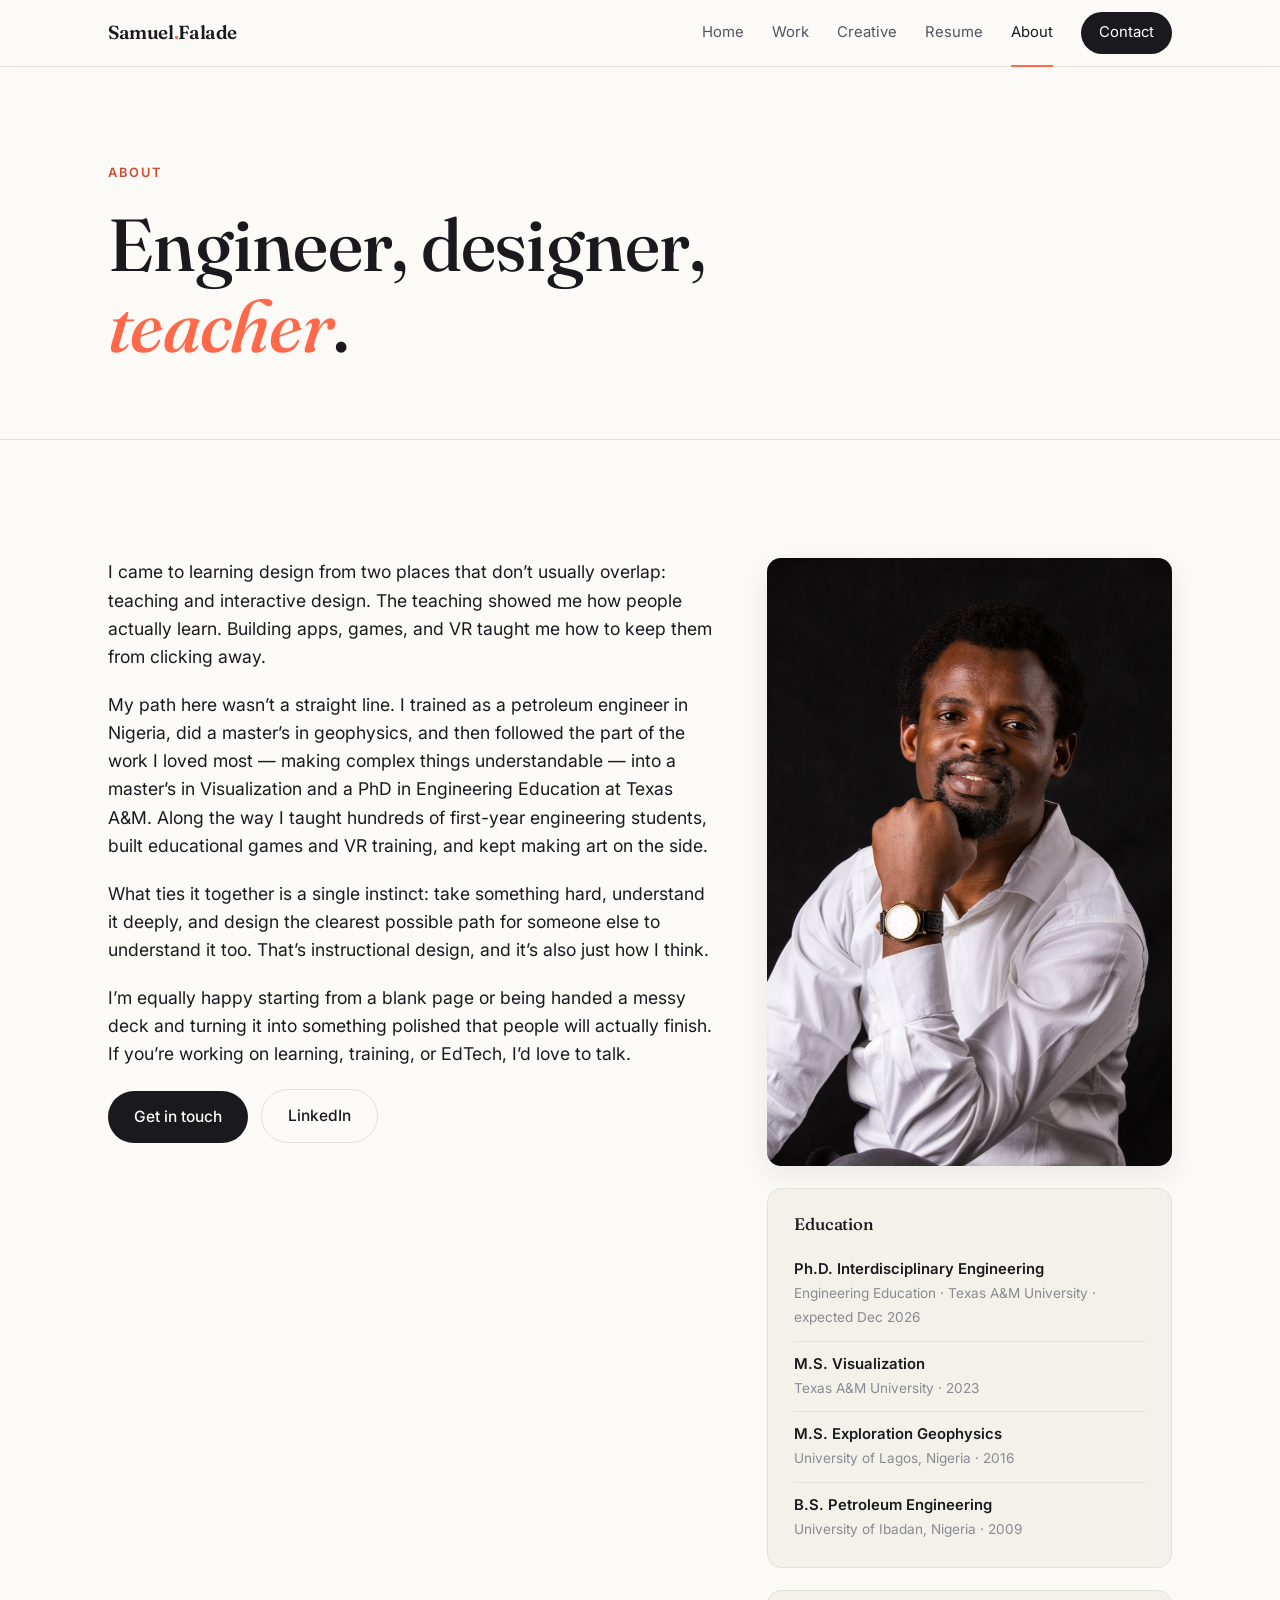
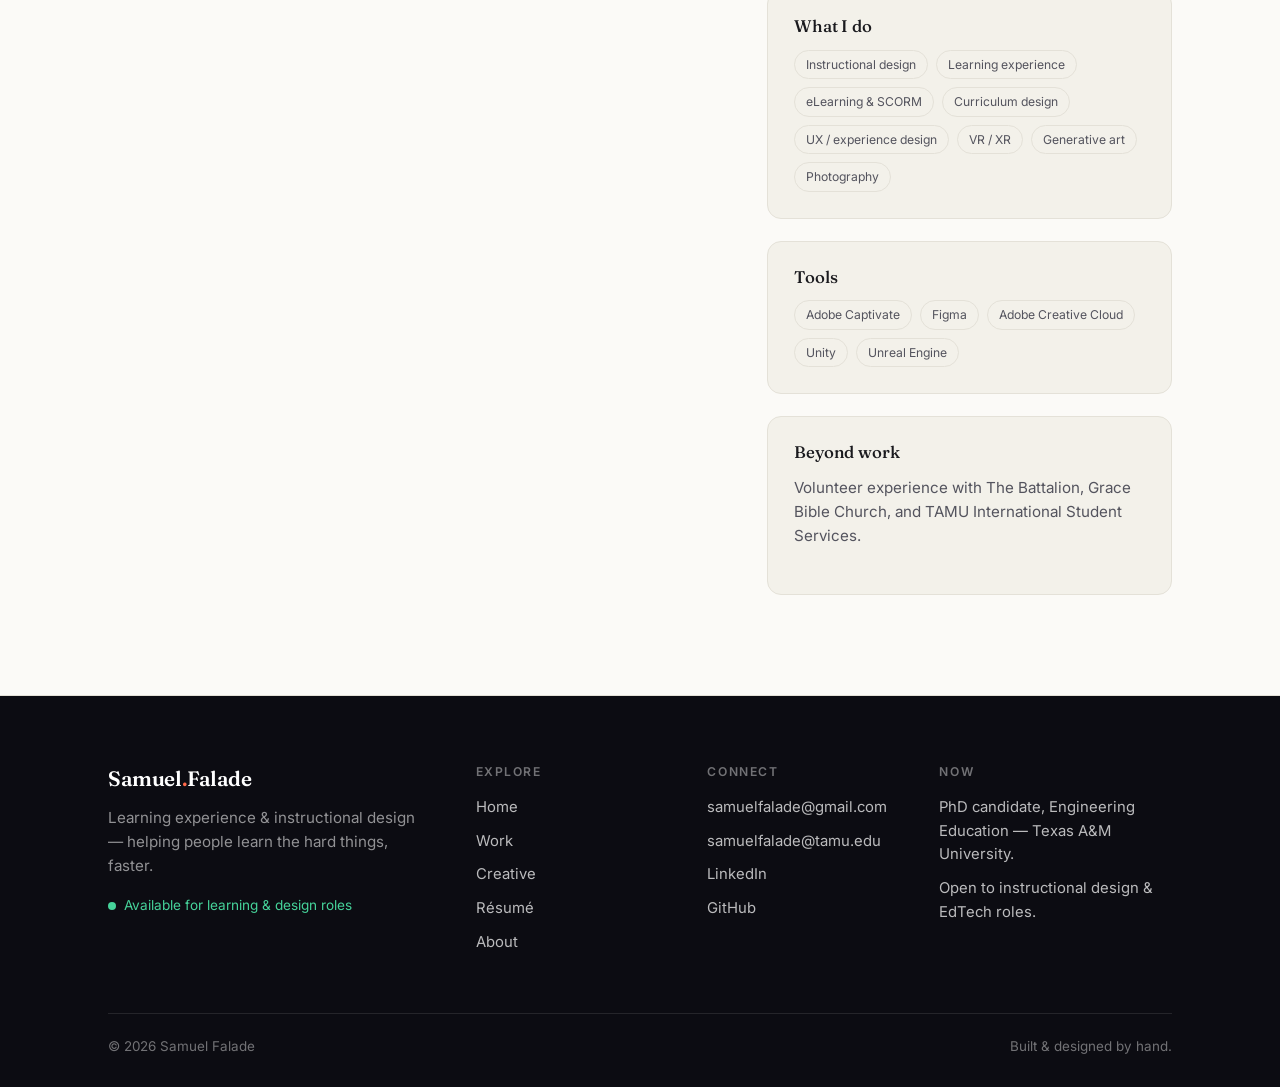
==== commit 7c9fa642: "Photography: remove 4 panoramic/360 shots (they render stretched flat). Add Unreal Engine to tools" ====
--- a/about.html
+++ b/about.html
@@ -97,6 +97,7 @@
             <span class="chip">Figma</span>
             <span class="chip">Adobe Creative Cloud</span>
             <span class="chip">Unity</span>
+            <span class="chip">Unreal Engine</span>
           </div>
         </div>
 
--- a/styles.css
+++ b/styles.css
@@ -224,6 +224,7 @@
 .proj-card .ph.has-embed{padding:0;background:#000;}
 .proj-card .ph.has-embed iframe{position:absolute;inset:0;width:100%;height:100%;border:0;}
 .proj-card:hover .ph.has-embed{transform:none;}
+.credits{font-size:.76rem;line-height:1.5;color:var(--faint);margin-top:12px;}
 .card-link{display:inline-block;margin-top:14px;color:var(--accent-deep);font-weight:600;font-size:.92rem;}
 .card-link:hover{text-decoration:underline;}
 button.card-link{background:none;border:0;padding:0;cursor:pointer;font-family:inherit;text-align:left;}
@@ -245,7 +246,8 @@
 .modal-body iframe{position:absolute;inset:0;width:100%;height:100%;border:0;}
 .modal-body video{position:absolute;inset:0;width:100%;height:100%;object-fit:contain;background:#000;}
 .modal-body img{position:absolute;inset:0;width:100%;height:100%;object-fit:contain;background:#000;}
-.modal.video .modal-panel{width:min(430px,94vw);height:min(900px,92vh);}
+.modal.video .modal-panel{width:min(1000px,95vw);height:min(720px,90vh);}
+.modal.video.vportrait .modal-panel{width:min(430px,94vw);height:min(900px,92vh);}
 .modal.image .modal-panel{width:min(1200px,96vw);height:min(880px,94vh);}
 .modal-arrow{position:absolute;top:50%;transform:translateY(-50%);z-index:3;display:none;width:46px;height:46px;border:0;border-radius:50%;background:rgba(255,255,255,.14);color:#fff;font-size:1.9rem;line-height:1;cursor:pointer;align-items:center;justify-content:center;transition:background .15s,color .15s;}
 .modal-arrow:hover{background:var(--accent);color:#16161c;}
@@ -264,6 +266,14 @@
 .gthumb:hover::after{opacity:1;}
 .gallery-grid.paintings{columns:2;}
 @media(max-width:560px){.gallery-grid.paintings{columns:1;}}
+
+/* ---- scroll-triggered timelapse stage ---- */
+.timelapse-stage{position:relative;width:100%;min-height:88vh;margin:30px 0;background:#fff;display:flex;align-items:center;justify-content:center;overflow:hidden;}
+.timelapse-stage video{width:100%;height:88vh;object-fit:contain;background:#fff;display:block;}
+.tl-cap{position:absolute;bottom:22px;left:24px;font-size:.82rem;letter-spacing:.04em;color:var(--faint);text-transform:uppercase;font-weight:500;}
+.tl-sound{position:absolute;bottom:18px;right:24px;width:50px;height:50px;border-radius:50%;border:0;background:rgba(12,12,18,.62);color:#fff;font-size:1.2rem;line-height:1;cursor:pointer;backdrop-filter:blur(5px);display:flex;align-items:center;justify-content:center;transition:background .15s,transform .15s;}
+.tl-sound:hover{background:var(--accent);transform:scale(1.06);}
+@media(max-width:600px){.timelapse-stage,.timelapse-stage video{min-height:60vh;height:60vh;}}
 @keyframes mFade{from{opacity:0}to{opacity:1}}
 @keyframes mPop{from{opacity:0;transform:translateY(16px) scale(.98)}to{opacity:1;transform:none}}
 @media(prefers-reduced-motion:reduce){.modal-backdrop,.modal-panel{animation:none;}}
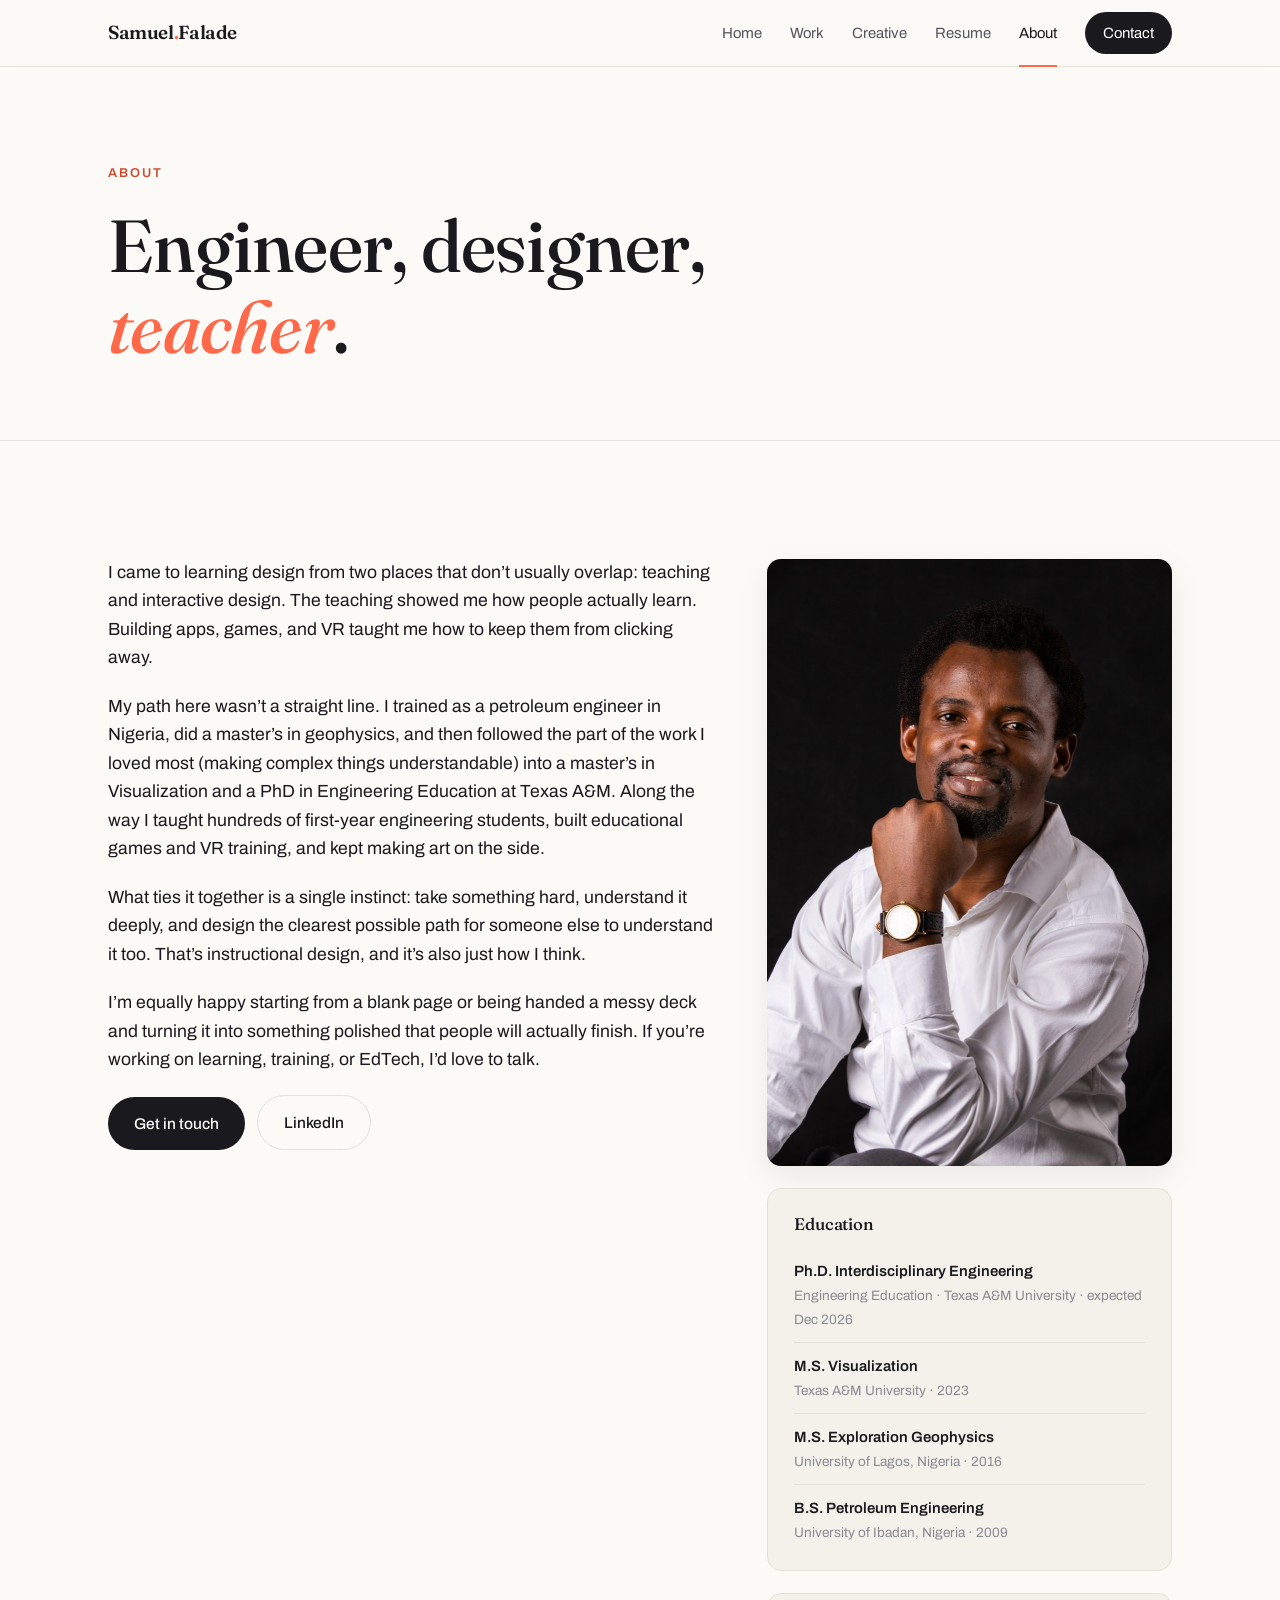
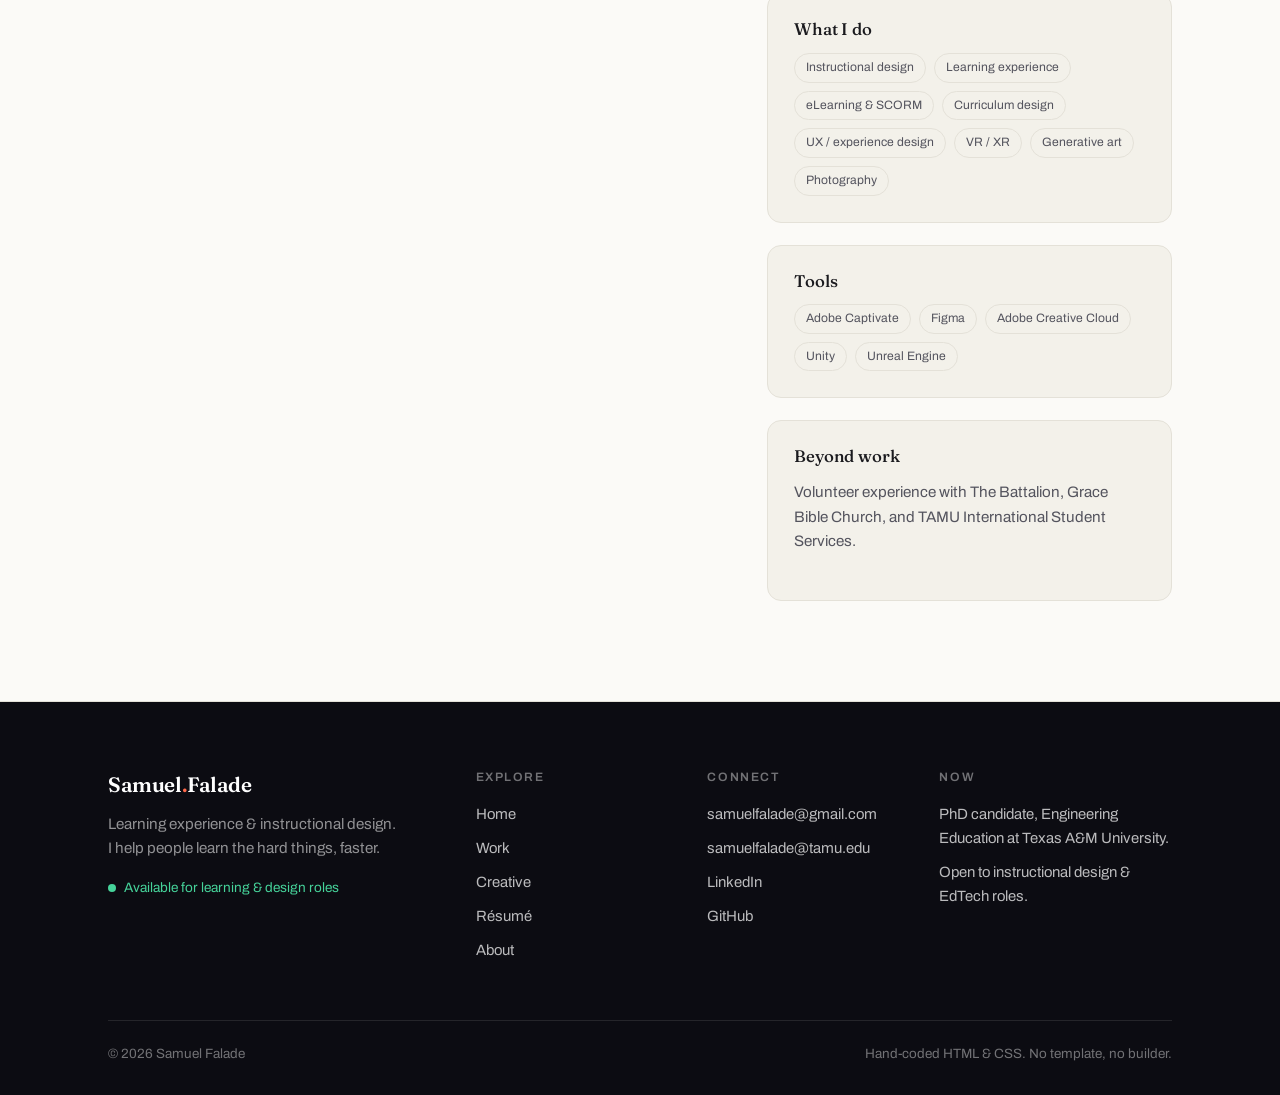
==== commit 4257071e: "Type and voice pass: Archivo body font, featured project cards, full-bleed Portland photo, first-per" ====
--- a/about.html
+++ b/about.html
@@ -3,11 +3,11 @@
 <head>
 <meta charset="UTF-8" />
 <meta name="viewport" content="width=device-width, initial-scale=1.0" />
-<title>About — Samuel Falade</title>
-<meta name="description" content="Samuel Falade — engineer, learning &amp; experience designer, and EdTech enthusiast. Background, education, and skills." />
+<title>About · Samuel Falade</title>
+<meta name="description" content="Samuel Falade: engineer, learning &amp; experience designer, and EdTech enthusiast. Background, education, and skills." />
 <link rel="preconnect" href="https://fonts.googleapis.com" />
 <link rel="preconnect" href="https://fonts.gstatic.com" crossorigin />
-<link href="https://fonts.googleapis.com/css2?family=Fraunces:opsz,ital,wght@9..144,0,400;9..144,0,500;9..144,0,600;9..144,1,400;9..144,1,500&family=Inter:wght@400;500;600&display=swap" rel="stylesheet" />
+<link href="https://fonts.googleapis.com/css2?family=Fraunces:opsz,ital,wght@9..144,0,400;9..144,0,500;9..144,0,600;9..144,1,400;9..144,1,500&family=Archivo:wght@400;500;600;700&display=swap" rel="stylesheet" />
 <link rel="stylesheet" href="styles.css" />
 </head>
 <body>
@@ -45,8 +45,8 @@
         </p>
         <p>
           My path here wasn&rsquo;t a straight line. I trained as a petroleum engineer in Nigeria, did a
-          master&rsquo;s in geophysics, and then followed the part of the work I loved most &mdash; making complex
-          things understandable &mdash; into a master&rsquo;s in Visualization and a PhD in Engineering Education
+          master&rsquo;s in geophysics, and then followed the part of the work I loved most (making complex
+          things understandable) into a master&rsquo;s in Visualization and a PhD in Engineering Education
           at Texas A&amp;M. Along the way I taught hundreds of first-year engineering students, built
           educational games and VR training, and kept making art on the side.
         </p>
@@ -117,7 +117,7 @@
     <div class="foot-grid">
       <div class="foot-brand">
         <div class="brand">Samuel<span>.</span>Falade</div>
-        <p>Learning experience &amp; instructional design &mdash; helping people learn the hard things, faster.</p>
+        <p>Learning experience &amp; instructional design. I help people learn the hard things, faster.</p>
         <span class="foot-avail"><span class="dot"></span> Available for learning &amp; design roles</span>
       </div>
       <div class="foot-col">
@@ -137,17 +137,18 @@
       </div>
       <div class="foot-col">
         <h5>Now</h5>
-        <p>PhD candidate, Engineering Education &mdash; Texas A&amp;M University.</p>
+        <p>PhD candidate, Engineering Education at Texas A&amp;M University.</p>
         <p>Open to instructional design &amp; EdTech roles.</p>
       </div>
     </div>
     <div class="foot-base">
       <span>&copy; 2026 Samuel Falade</span>
-      <span>Built &amp; designed by hand.</span>
+      <span>Hand-coded HTML &amp; CSS. No template, no builder.</span>
     </div>
   </div>
 </footer>
 
 <script src="site.js"></script>
+<script src="immersive.js" defer></script>
 </body>
 </html>
--- a/styles.css
+++ b/styles.css
@@ -18,8 +18,8 @@
 *{box-sizing:border-box;margin:0;padding:0;}
 html{scroll-behavior:smooth;}
 body{
-  font-family:"Inter",system-ui,-apple-system,"Segoe UI",sans-serif;
-  color:var(--ink);background:var(--paper);line-height:1.6;
+  font-family:"Archivo",system-ui,-apple-system,"Segoe UI",sans-serif;
+  color:var(--ink);background:var(--paper);line-height:1.62;
   -webkit-font-smoothing:antialiased;
 }
 h1,h2,h3,h4{font-family:"Fraunces",Georgia,serif;font-weight:500;line-height:1.1;letter-spacing:-0.01em;}
@@ -79,7 +79,7 @@
 .proj-card{background:var(--card);border:1px solid var(--line);border-radius:var(--radius);overflow:hidden;transition:transform .15s,box-shadow .2s;display:flex;flex-direction:column;}
 .proj-card:hover{transform:translateY(-4px);box-shadow:var(--shadow);}
 .proj-card .ph{aspect-ratio:16/10;display:flex;align-items:center;justify-content:center;color:#fff;font-family:"Fraunces",serif;font-size:1.5rem;text-align:center;padding:18px;position:relative;}
-.proj-card .ph small{position:absolute;bottom:10px;left:0;right:0;font-family:"Inter",sans-serif;font-size:.68rem;letter-spacing:.05em;opacity:.7;text-transform:uppercase;font-weight:500;}
+.proj-card .ph small{position:absolute;bottom:10px;left:0;right:0;font-family:"Archivo",sans-serif;font-size:.68rem;letter-spacing:.05em;opacity:.7;text-transform:uppercase;font-weight:500;}
 .proj-card .body{padding:24px;display:flex;flex-direction:column;flex:1;}
 .proj-card .kicker{font-size:.78rem;letter-spacing:.08em;text-transform:uppercase;color:var(--accent-deep);font-weight:600;margin-bottom:7px;}
 .proj-card h3{font-size:1.32rem;margin-bottom:9px;}
@@ -151,7 +151,7 @@
 nav.site .wrap{transition:height .28s cubic-bezier(.2,.7,.2,1);}
 nav.site.scrolled{box-shadow:0 8px 28px rgba(12,12,18,.10);background:rgba(251,250,247,.92);}
 nav.site.scrolled .wrap{height:54px;}
-nav.site.over-hero{background:transparent;border-bottom-color:transparent;}
+nav.site.over-hero{position:fixed;top:0;left:0;right:0;background:transparent;border-bottom-color:transparent;}
 nav.site.over-hero .brand{color:#fff;}
 nav.site.over-hero .navlinks a{color:rgba(255,255,255,.78);}
 nav.site.over-hero .navlinks a:hover,nav.site.over-hero .navlinks a.active{color:#fff;}
@@ -266,12 +266,15 @@
 .gthumb:hover::after{opacity:1;}
 .gallery-grid.paintings{columns:2;}
 @media(max-width:560px){.gallery-grid.paintings{columns:1;}}
+.gallery-grid.duo{columns:auto;display:grid;grid-template-columns:1fr 1fr;gap:16px;align-items:start;}
+.gallery-grid.duo .gthumb{margin:0;}
+@media(max-width:560px){.gallery-grid.duo{grid-template-columns:1fr;}}
 
 /* ---- scroll-triggered timelapse stage ---- */
 .timelapse-stage{position:relative;width:100%;min-height:88vh;margin:30px 0;background:#fff;display:flex;align-items:center;justify-content:center;overflow:hidden;}
 .timelapse-stage video{width:100%;height:88vh;object-fit:contain;background:#fff;display:block;}
 .tl-cap{position:absolute;bottom:22px;left:24px;font-size:.82rem;letter-spacing:.04em;color:var(--faint);text-transform:uppercase;font-weight:500;}
-.tl-sound{position:absolute;bottom:18px;right:24px;width:50px;height:50px;border-radius:50%;border:0;background:rgba(12,12,18,.62);color:#fff;font-size:1.2rem;line-height:1;cursor:pointer;backdrop-filter:blur(5px);display:flex;align-items:center;justify-content:center;transition:background .15s,transform .15s;}
+.tl-sound{position:absolute;bottom:18px;right:24px;padding:12px 18px;border-radius:999px;border:0;background:rgba(12,12,18,.62);color:#fff;font-family:ui-monospace,"SF Mono",Menlo,Consolas,monospace;font-size:.78rem;letter-spacing:.03em;line-height:1;cursor:pointer;backdrop-filter:blur(5px);display:flex;align-items:center;justify-content:center;transition:background .15s,transform .15s;}
 .tl-sound:hover{background:var(--accent);transform:scale(1.06);}
 @media(max-width:600px){.timelapse-stage,.timelapse-stage video{min-height:60vh;height:60vh;}}
 @keyframes mFade{from{opacity:0}to{opacity:1}}
@@ -300,10 +303,44 @@
 footer.site-footer .foot-brand p{margin-top:10px;max-width:32ch;color:rgba(255,255,255,.55);font-size:.95rem;}
 footer.site-footer .foot-avail{display:inline-flex;align-items:center;gap:8px;margin-top:16px;font-size:.85rem;color:var(--mint);}
 footer.site-footer .foot-avail .dot{width:8px;height:8px;border-radius:50%;background:var(--mint);animation:pulse 2.2s infinite;}
-footer.site-footer h5{font-family:"Inter",sans-serif;font-size:.76rem;letter-spacing:.13em;text-transform:uppercase;color:rgba(255,255,255,.42);margin-bottom:14px;font-weight:600;}
+footer.site-footer h5{font-family:"Archivo",sans-serif;font-size:.76rem;letter-spacing:.13em;text-transform:uppercase;color:rgba(255,255,255,.42);margin-bottom:14px;font-weight:600;}
 footer.site-footer .foot-col a,footer.site-footer .foot-col p{display:block;color:rgba(255,255,255,.72);font-size:.93rem;margin-bottom:10px;transition:color .15s;}
 footer.site-footer .foot-col a:hover{color:var(--accent);}
 footer.site-footer .foot-base{margin-top:48px;padding-top:22px;border-top:1px solid rgba(255,255,255,.1);display:flex;justify-content:space-between;gap:14px;flex-wrap:wrap;font-size:.84rem;color:rgba(255,255,255,.42);}
+
+/* ============================================================
+   v3 — immersive layer (constellation, tilt, spotlight, parallax)
+   ============================================================ */
+.hero-cine canvas.constellation{position:absolute;inset:0;z-index:2;pointer-events:none;}
+.hero-cine .glow{transition:transform .35s cubic-bezier(.2,.7,.2,1);will-change:transform;}
+.hero-cine .wrap{transition:transform .45s cubic-bezier(.2,.7,.2,1);will-change:transform;}
+.tiltable{transition:transform .18s ease,box-shadow .28s,border-color .2s;will-change:transform;}
+.proj-card,.pillar{position:relative;}
+.proj-card::before,.pillar::before{content:"";position:absolute;inset:0;z-index:1;border-radius:inherit;pointer-events:none;opacity:0;transition:opacity .3s;background:radial-gradient(360px circle at var(--mx,50%) var(--my,50%),rgba(255,105,74,.13),transparent 65%);}
+.proj-card:hover::before,.pillar:hover::before{opacity:1;}
+.hero-cine .btn-lg,.band .links a{transition:transform .22s cubic-bezier(.2,.7,.2,1),box-shadow .2s,border-color .2s,background .2s;will-change:transform;}
+.motion-chip{position:fixed;right:16px;bottom:16px;z-index:120;padding:10px 18px;border:1px solid rgba(255,105,74,.5);border-radius:999px;background:rgba(12,12,18,.82);color:var(--accent);cursor:pointer;font-family:"Archivo",sans-serif;font-size:.8rem;font-weight:500;letter-spacing:.04em;-webkit-backdrop-filter:blur(8px);backdrop-filter:blur(8px);box-shadow:0 6px 22px rgba(12,12,18,.35);}
+.motion-chip:active{transform:scale(.96);}
+@media(prefers-reduced-motion:reduce){.motion-chip{display:none;}}
+
+/* ============================================================
+   v4 — de-AI pass: Archivo body, featured cards, bleed photo,
+   mono annotations
+   ============================================================ */
+.note-mono{font-family:ui-monospace,"SF Mono",Menlo,Consolas,monospace;font-size:.74rem;letter-spacing:.03em;color:var(--faint);}
+.hero-cine .hero-note{margin-top:28px;color:rgba(255,255,255,.38);}
+.sec-head-row{display:flex;align-items:baseline;gap:18px;flex-wrap:wrap;}
+.sec-head-row .note-mono{transform:rotate(-1.4deg);transform-origin:left bottom;}
+@media(min-width:761px){
+  .grid .proj-card.featured{grid-column:1/-1;flex-direction:row;}
+  .grid .proj-card.featured .ph{width:52%;aspect-ratio:auto;min-height:360px;flex:none;}
+  .grid .proj-card.featured .body{width:48%;padding:34px;}
+  .grid .proj-card.featured h3{font-size:1.7rem;}
+}
+.photo-bleed{position:relative;margin:36px 0 6px;}
+.photo-bleed .gthumb{border-radius:0;margin:0;display:block;width:100%;}
+.photo-bleed img{width:100%;max-height:72vh;object-fit:cover;}
+.photo-bleed .bleed-cap{position:absolute;left:24px;bottom:16px;color:rgba(255,255,255,.85);text-shadow:0 1px 8px rgba(0,0,0,.6);pointer-events:none;}
 
 /* ---- reduced motion ---- */
 @media(prefers-reduced-motion:reduce){
